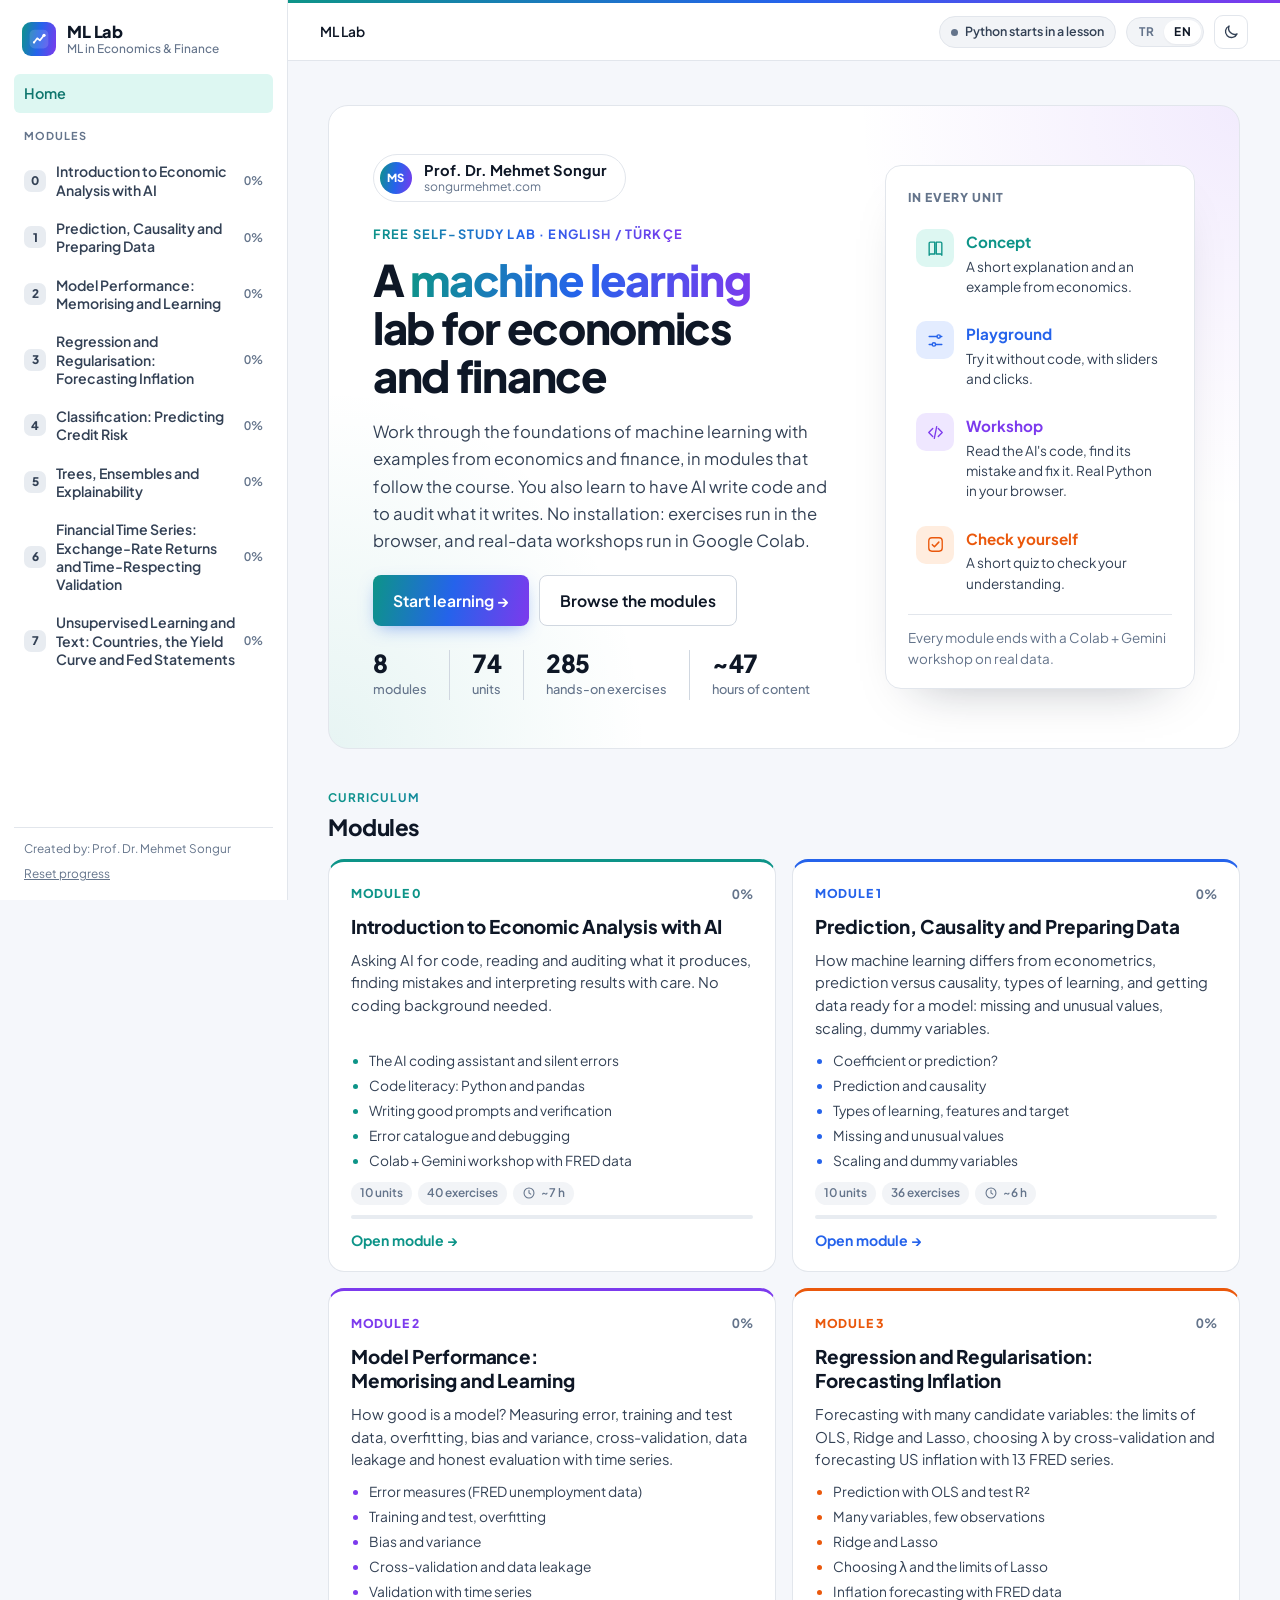
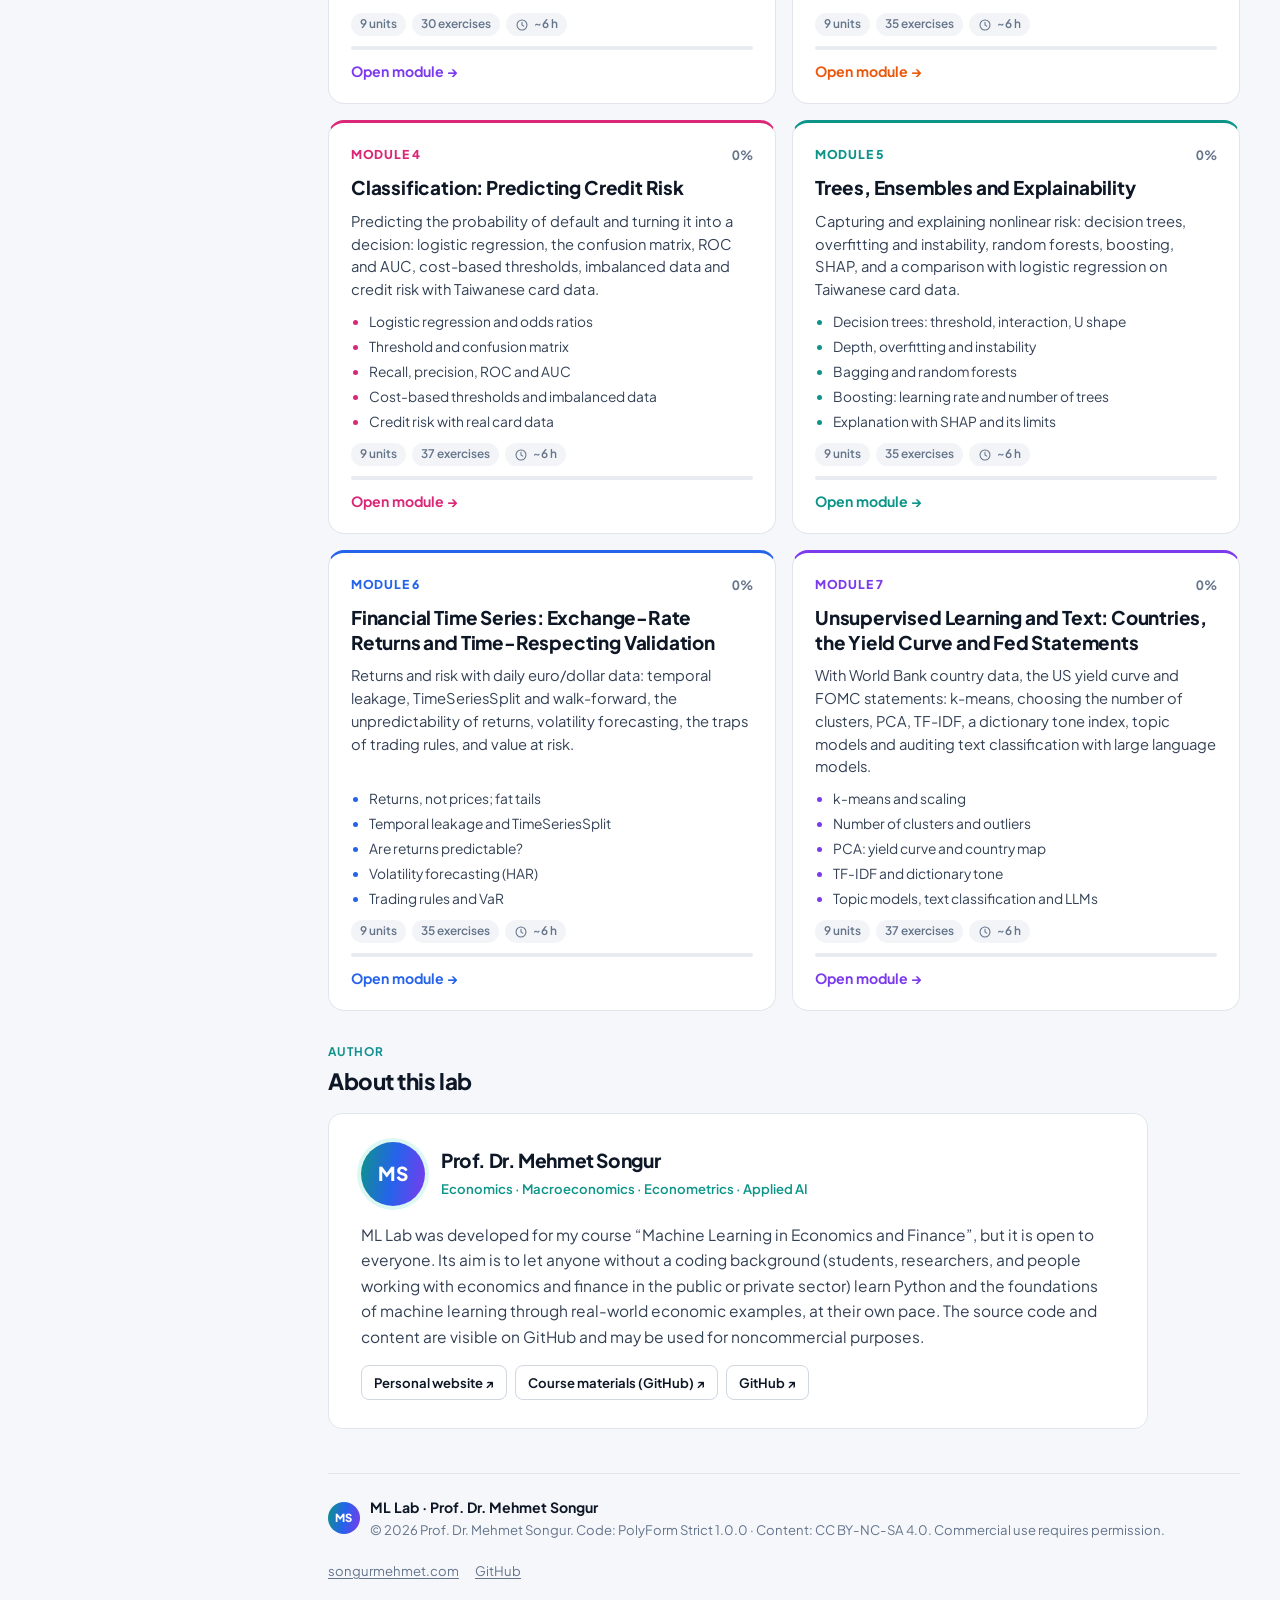
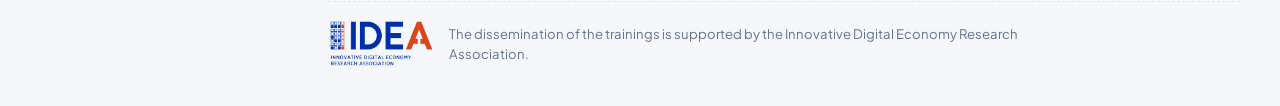
==== index.html @ 952e3697 "ML Laboratuvarı v1.0 / ML Lab v1.0 Ekonomi ve Finansta Makine Öğrenmesi dersi için tarayıcıda çalışa" ====
<!DOCTYPE html>
<html lang="tr">
<head>
  <meta charset="utf-8">
  <meta name="viewport" content="width=device-width, initial-scale=1">
  <script>
    /* GitHub Pages kopyası canlı siteye yönlenir; yerel kopyalar etkilenmez.
       The GitHub Pages copy redirects to the live site; local copies are unaffected. */
    if (/\.github\.io$/i.test(location.hostname)) location.replace("https://www.songurmehmet.com/ml-lab/index.html" + location.hash);
  </script>
  <title>ML Laboratuvarı · Prof. Dr. Mehmet Songur</title>
  <meta name="author" content="Prof. Dr. Mehmet Songur">
  <meta name="description" content="Ekonomi ve Finansta Makine Öğrenmesi dersi için tarayıcıda çalışan, kurulumsuz kendi kendine öğrenme ortamı. / A no-install, in-browser self-study lab for Machine Learning in Economics and Finance.">
  <link rel="icon" href="data:image/svg+xml,%3Csvg xmlns=%27http://www.w3.org/2000/svg%27 viewBox=%270 0 32 32%27%3E%3Crect width=%2732%27 height=%2732%27 rx=%277%27 fill=%27%232346d8%27/%3E%3Cpath d=%27M7 22 L13 14 L18 18 L25 9%27 fill=%27none%27 stroke=%27white%27 stroke-width=%273%27 stroke-linecap=%27round%27 stroke-linejoin=%27round%27/%3E%3C/svg%3E">
  <link rel="preconnect" href="https://fonts.googleapis.com">
  <link rel="preconnect" href="https://fonts.gstatic.com" crossorigin>
  <link rel="stylesheet" href="https://fonts.googleapis.com/css2?family=Plus+Jakarta+Sans:wght@400;500;600;700;800&family=Source+Serif+4:ital,wght@0,400;0,600;1,400&family=JetBrains+Mono:wght@400;500;700&display=swap">
  <link rel="stylesheet" href="assets/vendor/codemirror.css?v=202611232320">
  <link rel="stylesheet" href="assets/style.css?v=202611232320">
</head>
<body>
  <div id="bootbar" aria-hidden="true"><span></span></div>
  <div class="shell">
    <aside id="sidebar" class="sidebar" aria-label="ML Laboratuvarı"></aside>
    <div class="scrim" id="scrim" aria-hidden="true"></div>
    <div class="main">
      <header id="topbar" class="topbar"></header>
      <div id="app"></div>
    </div>
  </div>
  <noscript>Bu sayfa JavaScript gerektirir. / This page requires JavaScript.</noscript>
  <script src="assets/vendor/codemirror.js?v=202611232320"></script>
  <script src="assets/vendor/python.js?v=202611232320"></script>
  <script src="content/catalog.js?v=202611232320"></script>
  <script src="assets/app.js?v=202611232320"></script>
  <script src="assets/playgrounds.js?v=202611232320"></script>
  <script src="assets/playgrounds-extra.js?v=202611232320"></script>
  <script src="assets/auth.js?v=202611232320"></script>
</body>
</html>
---- assets/vendor/codemirror.css ----
/* BASICS */

.CodeMirror {
  /* Set height, width, borders, and global font properties here */
  font-family: monospace;
  height: 300px;
  color: black;
  direction: ltr;
}

/* PADDING */

.CodeMirror-lines {
  padding: 4px 0; /* Vertical padding around content */
}
.CodeMirror pre.CodeMirror-line,
.CodeMirror pre.CodeMirror-line-like {
  padding: 0 4px; /* Horizontal padding of content */
}

.CodeMirror-scrollbar-filler, .CodeMirror-gutter-filler {
  background-color: white; /* The little square between H and V scrollbars */
}

/* GUTTER */

.CodeMirror-gutters {
  border-right: 1px solid #ddd;
  background-color: #f7f7f7;
  white-space: nowrap;
}
.CodeMirror-linenumbers {}
.CodeMirror-linenumber {
  padding: 0 3px 0 5px;
  min-width: 20px;
  text-align: right;
  color: #999;
  white-space: nowrap;
}

.CodeMirror-guttermarker { color: black; }
.CodeMirror-guttermarker-subtle { color: #999; }

/* CURSOR */

.CodeMirror-cursor {
  border-left: 1px solid black;
  border-right: none;
  width: 0;
}
/* Shown when moving in bi-directional text */
.CodeMirror div.CodeMirror-secondarycursor {
  border-left: 1px solid silver;
}
.cm-fat-cursor .CodeMirror-cursor {
  width: auto;
  border: 0 !important;
  background: #7e7;
}
.cm-fat-cursor div.CodeMirror-cursors {
  z-index: 1;
}
.cm-fat-cursor .CodeMirror-line::selection,
.cm-fat-cursor .CodeMirror-line > span::selection, 
.cm-fat-cursor .CodeMirror-line > span > span::selection { background: transparent; }
.cm-fat-cursor .CodeMirror-line::-moz-selection,
.cm-fat-cursor .CodeMirror-line > span::-moz-selection,
.cm-fat-cursor .CodeMirror-line > span > span::-moz-selection { background: transparent; }
.cm-fat-cursor { caret-color: transparent; }
@-moz-keyframes blink {
  0% {}
  50% { background-color: transparent; }
  100% {}
}
@-webkit-keyframes blink {
  0% {}
  50% { background-color: transparent; }
  100% {}
}
@keyframes blink {
  0% {}
  50% { background-color: transparent; }
  100% {}
}

/* Can style cursor different in overwrite (non-insert) mode */
.CodeMirror-overwrite .CodeMirror-cursor {}

.cm-tab { display: inline-block; text-decoration: inherit; }

.CodeMirror-rulers {
  position: absolute;
  left: 0; right: 0; top: -50px; bottom: 0;
  overflow: hidden;
}
.CodeMirror-ruler {
  border-left: 1px solid #ccc;
  top: 0; bottom: 0;
  position: absolute;
}

/* DEFAULT THEME */

.cm-s-default .cm-header {color: blue;}
.cm-s-default .cm-quote {color: #090;}
.cm-negative {color: #d44;}
.cm-positive {color: #292;}
.cm-header, .cm-strong {font-weight: bold;}
.cm-em {font-style: italic;}
.cm-link {text-decoration: underline;}
.cm-strikethrough {text-decoration: line-through;}

.cm-s-default .cm-keyword {color: #708;}
.cm-s-default .cm-atom {color: #219;}
.cm-s-default .cm-number {color: #164;}
.cm-s-default .cm-def {color: #00f;}
.cm-s-default .cm-variable,
.cm-s-default .cm-punctuation,
.cm-s-default .cm-property,
.cm-s-default .cm-operator {}
.cm-s-default .cm-variable-2 {color: #05a;}
.cm-s-default .cm-variable-3, .cm-s-default .cm-type {color: #085;}
.cm-s-default .cm-comment {color: #a50;}
.cm-s-default .cm-string {color: #a11;}
.cm-s-default .cm-string-2 {color: #f50;}
.cm-s-default .cm-meta {color: #555;}
.cm-s-default .cm-qualifier {color: #555;}
.cm-s-default .cm-builtin {color: #30a;}
.cm-s-default .cm-bracket {color: #997;}
.cm-s-default .cm-tag {color: #170;}
.cm-s-default .cm-attribute {color: #00c;}
.cm-s-default .cm-hr {color: #999;}
.cm-s-default .cm-link {color: #00c;}

.cm-s-default .cm-error {color: #f00;}
.cm-invalidchar {color: #f00;}

.CodeMirror-composing { border-bottom: 2px solid; }

/* Default styles for common addons */

div.CodeMirror span.CodeMirror-matchingbracket {color: #0b0;}
div.CodeMirror span.CodeMirror-nonmatchingbracket {color: #a22;}
.CodeMirror-matchingtag { background: rgba(255, 150, 0, .3); }
.CodeMirror-activeline-background {background: #e8f2ff;}

/* STOP */

/* The rest of this file contains styles related to the mechanics of
   the editor. You probably shouldn't touch them. */

.CodeMirror {
  position: relative;
  overflow: hidden;
  background: white;
}

.CodeMirror-scroll {
  overflow: scroll !important; /* Things will break if this is overridden */
  /* 50px is the magic margin used to hide the element's real scrollbars */
  /* See overflow: hidden in .CodeMirror */
  margin-bottom: -50px; margin-right: -50px;
  padding-bottom: 50px;
  height: 100%;
  outline: none; /* Prevent dragging from highlighting the element */
  position: relative;
  z-index: 0;
}
.CodeMirror-sizer {
  position: relative;
  border-right: 50px solid transparent;
}

/* The fake, visible scrollbars. Used to force redraw during scrolling
   before actual scrolling happens, thus preventing shaking and
   flickering artifacts. */
.CodeMirror-vscrollbar, .CodeMirror-hscrollbar, .CodeMirror-scrollbar-filler, .CodeMirror-gutter-filler {
  position: absolute;
  z-index: 6;
  display: none;
  outline: none;
}
.CodeMirror-vscrollbar {
  right: 0; top: 0;
  overflow-x: hidden;
  overflow-y: scroll;
}
.CodeMirror-hscrollbar {
  bottom: 0; left: 0;
  overflow-y: hidden;
  overflow-x: scroll;
}
.CodeMirror-scrollbar-filler {
  right: 0; bottom: 0;
}
.CodeMirror-gutter-filler {
  left: 0; bottom: 0;
}

.CodeMirror-gutters {
  position: absolute; left: 0; top: 0;
  min-height: 100%;
  z-index: 3;
}
.CodeMirror-gutter {
  white-space: normal;
  height: 100%;
  display: inline-block;
  vertical-align: top;
  margin-bottom: -50px;
}
.CodeMirror-gutter-wrapper {
  position: absolute;
  z-index: 4;
  background: none !important;
  border: none !important;
}
.CodeMirror-gutter-background {
  position: absolute;
  top: 0; bottom: 0;
  z-index: 4;
}
.CodeMirror-gutter-elt {
  position: absolute;
  cursor: default;
  z-index: 4;
}
.CodeMirror-gutter-wrapper ::selection { background-color: transparent }
.CodeMirror-gutter-wrapper ::-moz-selection { background-color: transparent }

.CodeMirror-lines {
  cursor: text;
  min-height: 1px; /* prevents collapsing before first draw */
}
.CodeMirror pre.CodeMirror-line,
.CodeMirror pre.CodeMirror-line-like {
  /* Reset some styles that the rest of the page might have set */
  -moz-border-radius: 0; -webkit-border-radius: 0; border-radius: 0;
  border-width: 0;
  background: transparent;
  font-family: inherit;
  font-size: inherit;
  margin: 0;
  white-space: pre;
  word-wrap: normal;
  line-height: inherit;
  color: inherit;
  z-index: 2;
  position: relative;
  overflow: visible;
  -webkit-tap-highlight-color: transparent;
  -webkit-font-variant-ligatures: contextual;
  font-variant-ligatures: contextual;
}
.CodeMirror-wrap pre.CodeMirror-line,
.CodeMirror-wrap pre.CodeMirror-line-like {
  word-wrap: break-word;
  white-space: pre-wrap;
  word-break: normal;
}

.CodeMirror-linebackground {
  position: absolute;
  left: 0; right: 0; top: 0; bottom: 0;
  z-index: 0;
}

.CodeMirror-linewidget {
  position: relative;
  z-index: 2;
  padding: 0.1px; /* Force widget margins to stay inside of the container */
}

.CodeMirror-widget {}

.CodeMirror-rtl pre { direction: rtl; }

.CodeMirror-code {
  outline: none;
}

/* Force content-box sizing for the elements where we expect it */
.CodeMirror-scroll,
.CodeMirror-sizer,
.CodeMirror-gutter,
.CodeMirror-gutters,
.CodeMirror-linenumber {
  -moz-box-sizing: content-box;
  box-sizing: content-box;
}

.CodeMirror-measure {
  position: absolute;
  width: 100%;
  height: 0;
  overflow: hidden;
  visibility: hidden;
}

.CodeMirror-cursor {
  position: absolute;
  pointer-events: none;
}
.CodeMirror-measure pre { position: static; }

div.CodeMirror-cursors {
  visibility: hidden;
  position: relative;
  z-index: 3;
}
div.CodeMirror-dragcursors {
  visibility: visible;
}

.CodeMirror-focused div.CodeMirror-cursors {
  visibility: visible;
}

.CodeMirror-selected { background: #d9d9d9; }
.CodeMirror-focused .CodeMirror-selected { background: #d7d4f0; }
.CodeMirror-crosshair { cursor: crosshair; }
.CodeMirror-line::selection, .CodeMirror-line > span::selection, .CodeMirror-line > span > span::selection { background: #d7d4f0; }
.CodeMirror-line::-moz-selection, .CodeMirror-line > span::-moz-selection, .CodeMirror-line > span > span::-moz-selection { background: #d7d4f0; }

.cm-searching {
  background-color: #ffa;
  background-color: rgba(255, 255, 0, .4);
}

/* Used to force a border model for a node */
.cm-force-border { padding-right: .1px; }

@media print {
  /* Hide the cursor when printing */
  .CodeMirror div.CodeMirror-cursors {
    visibility: hidden;
  }
}

/* See issue #2901 */
.cm-tab-wrap-hack:after { content: ''; }

/* Help users use markselection to safely style text background */
span.CodeMirror-selectedtext { background: none; }
---- assets/style.css ----
/* ML Laboratuvarı — tasarım sistemi
 * Düzen: koyu sabit kenar çubuğu (öğrenme yolu) + açık içerik alanı; derslerde sekmeli adımlar,
 * alıştırmalarda solda görev / sağda editör. Renkler: lacivert kabuk, petrol mavisi vurgu, kehribar boşluk.
 */
:root {
  --bg: #f4f5f7;
  --surface: #ffffff;
  --surface-2: #f2f4f7;
  --surface-3: #e8ecf1;
  --ink: #0e1726;
  --ink-2: #334155;
  --muted: #64748b;
  --line: #e2e6ec;
  --line-2: #d0d7e0;
  --accent: #0f766e;
  --accent-strong: #0b5f58;
  --accent-ink: #ffffff;
  --accent-soft: #e3f3f0;
  --accent-line: #9fd6cd;
  --hi: #e8a317;
  --hi-soft: #fdf3dc;
  --good: #15803d;
  --good-soft: #e6f5eb;
  --warn: #b45309;
  --warn-soft: #fdf1e1;
  --bad: #c0392b;
  --bad-soft: #fbe9e7;
  --info: #2563eb;
  --info-soft: #e9f0fd;
  --violet: #6d28d9;
  --violet-soft: #efe8fd;
  --shell: #0b1220;
  --shell-2: #111a2c;
  --shell-3: #1a2538;
  --shell-ink: #e6ebf3;
  --shell-muted: #8d99ae;
  --shell-line: #1e2a40;
  --shell-accent: #2dd4bf;
  --code-bg: #0d1424;
  --code-bg-2: #131c30;
  --code-ink: #dbe3f0;
  --code-gutter: #55637c;
  --font-ui: "Plus Jakarta Sans", "Segoe UI", system-ui, -apple-system, sans-serif;
  --font-read: "Source Serif 4", "Iowan Old Style", Georgia, serif;
  --font-mono: "JetBrains Mono", "SFMono-Regular", Consolas, "Liberation Mono", monospace;
  --r-sm: 6px;
  --r: 10px;
  --r-lg: 14px;
  --sh-1: 0 1px 2px rgba(14, 23, 38, 0.05);
  --sh-2: 0 1px 2px rgba(14, 23, 38, 0.04), 0 6px 20px rgba(14, 23, 38, 0.06);
  --sb-w: 288px;
  color-scheme: light;
}
@media (prefers-color-scheme: dark) {
  :root:not([data-theme="light"]) {
    --bg: #0a0f1a; --surface: #111827; --surface-2: #172033; --surface-3: #1f2a3e;
    --ink: #e6ebf2; --ink-2: #c3cbd8; --muted: #8d99ad; --line: #222d40; --line-2: #2e3c55;
    --accent: #2bb8a6; --accent-strong: #5fd4c4; --accent-ink: #04201d; --accent-soft: #0f2e2b; --accent-line: #1f6b62;
    --hi: #f2b632; --hi-soft: #33290f;
    --good: #4ade80; --good-soft: #10291a; --warn: #f5a524; --warn-soft: #33240e; --bad: #f87171; --bad-soft: #351819;
    --info: #7aa2ff; --info-soft: #172442; --violet: #b69cff; --violet-soft: #251c42;

    --code-bg: #0a101d; --code-bg-2: #0f1728;
    --sh-1: 0 1px 2px rgba(0, 0, 0, 0.3); --sh-2: 0 1px 2px rgba(0, 0, 0, 0.3), 0 8px 24px rgba(0, 0, 0, 0.25);
    color-scheme: dark;
  }
}
:root[data-theme="dark"] {
  --bg: #0a0f1a; --surface: #111827; --surface-2: #172033; --surface-3: #1f2a3e;
  --ink: #e6ebf2; --ink-2: #c3cbd8; --muted: #8d99ad; --line: #222d40; --line-2: #2e3c55;
  --accent: #2bb8a6; --accent-strong: #5fd4c4; --accent-ink: #04201d; --accent-soft: #0f2e2b; --accent-line: #1f6b62;
  --hi: #f2b632; --hi-soft: #33290f;
  --good: #4ade80; --good-soft: #10291a; --warn: #f5a524; --warn-soft: #33240e; --bad: #f87171; --bad-soft: #351819;
  --info: #7aa2ff; --info-soft: #172442; --violet: #b69cff; --violet-soft: #251c42;

  --code-bg: #0a101d; --code-bg-2: #0f1728;
  --sh-1: 0 1px 2px rgba(0, 0, 0, 0.3); --sh-2: 0 1px 2px rgba(0, 0, 0, 0.3), 0 8px 24px rgba(0, 0, 0, 0.25);
  color-scheme: dark;
}

/* ---------- Temel ---------- */
* { box-sizing: border-box; }
html, body { margin: 0; height: 100%; }
body { background: var(--bg); color: var(--ink); font-family: var(--font-ui); font-size: 15.5px; line-height: 1.6; -webkit-font-smoothing: antialiased; text-rendering: optimizeLegibility; }
a { color: var(--accent); text-decoration-thickness: 1px; text-underline-offset: 2px; }
h1, h2, h3, h4 { margin: 0; line-height: 1.2; letter-spacing: -0.02em; text-wrap: balance; font-weight: 750; }
h1 { font-size: clamp(1.75rem, 3vw, 2.35rem); font-weight: 800; letter-spacing: -0.03em; }
h2 { font-size: 1.4rem; }
h3 { font-size: 1.08rem; }
p { margin: 0; }
code, pre, kbd { font-family: var(--font-mono); font-size: 0.86em; }
button { font: inherit; color: inherit; }
[hidden] { display: none !important; }
:focus-visible { outline: 2px solid var(--hi); outline-offset: 2px; border-radius: 4px; }
.muted { color: var(--muted); }
.small { font-size: 0.84rem; }
.eyebrow { font-size: 0.74rem; font-weight: 700; letter-spacing: 0.09em; text-transform: uppercase; color: var(--accent); }
.lead { font-size: 1.08rem; color: var(--ink-2); max-width: 68ch; line-height: 1.6; }

/* ---------- Kabuk ---------- */
.shell { display: grid; grid-template-columns: var(--sb-w) minmax(0, 1fr); min-height: 100%; }
.main { min-width: 0; display: flex; flex-direction: column; }
.sidebar { position: sticky; top: 0; height: 100vh; overflow-y: auto; background: var(--shell); color: var(--shell-ink); display: flex; flex-direction: column; gap: 18px; padding: 18px 14px 16px; border-right: 1px solid var(--shell-line); scrollbar-width: thin; scrollbar-color: var(--shell-3) transparent; }
.sb-brand { display: flex; align-items: center; gap: 11px; color: var(--shell-ink); text-decoration: none; padding: 4px 8px; }
.sb-logo { color: var(--shell-accent); display: grid; }
.sb-name { display: flex; flex-direction: column; line-height: 1.2; }
.sb-name strong { font-size: 1.02rem; font-weight: 800; letter-spacing: -0.01em; }
.sb-name small { color: var(--shell-muted); font-size: 0.74rem; font-weight: 500; }
.sb-nav { display: flex; flex-direction: column; gap: 2px; }
.sb-link { display: flex; align-items: center; gap: 10px; padding: 8px 10px; border-radius: var(--r-sm); color: var(--shell-muted); text-decoration: none; font-size: 0.9rem; font-weight: 600; }
.sb-link span { display: grid; }
.sb-link:hover { background: var(--shell-2); color: var(--shell-ink); }
.sb-link.on { background: var(--shell-3); color: var(--shell-ink); }
.sb-module { display: flex; gap: 12px; align-items: center; padding: 12px; border-radius: var(--r); background: linear-gradient(160deg, var(--shell-2), var(--shell-3)); border: 1px solid var(--shell-line); }
.sb-mod-ring, .mp-ring, .pi-ring { position: relative; display: grid; place-items: center; flex: none; }
.sb-mod-ring span, .mp-ring span { position: absolute; font-size: 0.72rem; font-weight: 800; font-variant-numeric: tabular-nums; }
.sb-mod-text { display: flex; flex-direction: column; line-height: 1.3; min-width: 0; }
.sb-mod-text small { color: var(--shell-accent); font-size: 0.68rem; font-weight: 700; text-transform: uppercase; letter-spacing: 0.08em; }
.sb-mod-text strong { font-size: 0.9rem; }
.sb-mod-text span { color: var(--shell-muted); font-size: 0.76rem; }
.sb-lessons { display: flex; flex-direction: column; gap: 1px; }
.sb-sec { margin: 12px 10px 6px; font-size: 0.68rem; font-weight: 700; text-transform: uppercase; letter-spacing: 0.1em; color: var(--shell-muted); }
.sb-sec:first-child { margin-top: 0; }
.sb-lesson { display: flex; align-items: center; gap: 10px; padding: 7px 10px; border-radius: var(--r-sm); color: #b9c3d3; text-decoration: none; font-size: 0.86rem; line-height: 1.3; position: relative; }
.sb-lesson:hover { background: var(--shell-2); color: var(--shell-ink); }
.sb-lesson.cur { background: var(--shell-3); color: #fff; font-weight: 600; }
.sb-lesson.cur::before { content: ""; position: absolute; left: -14px; top: 6px; bottom: 6px; width: 3px; border-radius: 0 3px 3px 0; background: var(--shell-accent); }
.sb-lesson.done { color: var(--shell-muted); }
.sb-ring { display: grid; flex: none; }
.sb-lt { display: flex; gap: 8px; min-width: 0; }
.sb-ln { color: var(--shell-muted); font-family: var(--font-mono); font-size: 0.74rem; padding-top: 1px; flex: none; }
.sb-foot { margin-top: auto; padding: 12px 10px 0; border-top: 1px solid var(--shell-line); font-size: 0.74rem; color: var(--shell-muted); display: flex; flex-direction: column; gap: 6px; }
.sb-reset { border: 0; background: none; color: var(--shell-muted); padding: 0; text-align: left; font-size: 0.74rem; text-decoration: underline; cursor: pointer; }
.sb-reset:hover { color: var(--shell-ink); }
.sidebar .ring-track { fill: none; stroke: var(--shell-3); stroke-width: 2.4; }
.sidebar .ring-val { fill: none; stroke: var(--shell-accent); stroke-width: 2.4; stroke-linecap: round; }
.sidebar .ring.done .ring-fill { fill: var(--shell-accent); }
.sidebar .ring.done .ring-check { color: var(--shell); }
.ring-track { fill: none; stroke: var(--surface-3); stroke-width: 2.6; }
.ring-val { fill: none; stroke: var(--accent); stroke-width: 2.6; stroke-linecap: round; transition: stroke-dasharray 0.4s ease; }
.ring.done .ring-fill { fill: var(--accent); }
.ring.done .ring-check { color: var(--accent-ink); }
.scrim { display: none; }

.topbar { position: sticky; top: 0; z-index: 30; display: flex; align-items: center; gap: 16px; min-height: 58px; padding: 0 32px; background: var(--surface); border-bottom: 1px solid var(--line); }
.tb-menu { display: none; border: 0; background: none; padding: 6px; margin-left: -6px; cursor: pointer; color: var(--ink); }
.crumbs { order: 1; display: flex; align-items: center; gap: 8px; font-size: 0.86rem; color: var(--muted); min-width: 0; white-space: nowrap; overflow: hidden; }
.crumbs a { color: var(--muted); text-decoration: none; }
.crumbs a:hover { color: var(--ink); }
.crumbs .here { color: var(--ink); font-weight: 600; overflow: hidden; text-overflow: ellipsis; }
.crumbs .sep { color: var(--line-2); }
.tb-progress { order: 2; flex: 1; max-width: 380px; margin-left: auto; display: flex; align-items: center; gap: 10px; }
.tp-track { flex: 1; height: 6px; border-radius: 99px; background: var(--surface-3); overflow: hidden; }
.tp-track span { display: block; height: 100%; width: 0; border-radius: 99px; background: var(--accent); transition: width 0.45s cubic-bezier(.2,.8,.2,1); }
.tb-progress.full .tp-track span { background: var(--good); }
.tp-label { font-size: 0.8rem; font-weight: 700; color: var(--ink-2); font-variant-numeric: tabular-nums; min-width: 3.2em; text-align: right; }
.tb-right { order: 3; display: flex; align-items: center; gap: 10px; margin-left: auto; }
.tb-progress + .tb-right, .tb-progress ~ .tb-right { margin-left: 0; }
.pychip { display: inline-flex; align-items: center; gap: 7px; padding: 5px 11px; border-radius: 99px; background: var(--surface-2); border: 1px solid var(--line); font-size: 0.78rem; font-weight: 600; color: var(--ink-2); white-space: nowrap; max-width: 230px; }
.pychip .pytxt { overflow: hidden; text-overflow: ellipsis; }
.pychip .dot { width: 7px; height: 7px; border-radius: 50%; background: var(--muted); flex: none; }
.pychip.is-loading .dot, .pychip.is-pkg .dot { background: var(--hi); animation: pulse 1s infinite alternate; }
.pychip.is-ready .dot { background: var(--good); box-shadow: 0 0 0 3px color-mix(in srgb, var(--good) 20%, transparent); }
.pychip.is-error { color: var(--bad); border-color: color-mix(in srgb, var(--bad) 40%, var(--line)); }
.pychip.is-error .dot { background: var(--bad); }
@keyframes pulse { from { opacity: 0.35; } to { opacity: 1; } }
.lang { display: inline-flex; padding: 2px; border-radius: 99px; background: var(--surface-2); border: 1px solid var(--line); }
.lang button { border: 0; background: transparent; padding: 3px 10px; border-radius: 99px; font-size: 0.74rem; font-weight: 700; cursor: pointer; color: var(--muted); letter-spacing: 0.04em; }
.lang button.on { background: var(--surface); color: var(--ink); box-shadow: var(--sh-1); }

/* ---------- Sayfa ---------- */
.page { width: 100%; max-width: 1180px; margin: 0 auto; padding: 36px 40px 28px; display: flex; flex-direction: column; gap: 32px; }
.page.lesson { max-width: 1280px; gap: 22px; }
.card { background: var(--surface); border: 1px solid var(--line); border-radius: var(--r-lg); box-shadow: var(--sh-1); padding: 28px 32px; }
.sec-head { display: flex; flex-direction: column; gap: 6px; margin-bottom: 18px; }
.sec-head.row { flex-direction: row; justify-content: space-between; align-items: flex-end; gap: 24px; }
.sec-head .muted { max-width: 70ch; margin-top: 4px; }

/* Butonlar */
.btn { display: inline-flex; align-items: center; justify-content: center; gap: 8px; padding: 9px 16px; border-radius: 8px; border: 1px solid var(--line-2); background: var(--surface); color: var(--ink); font-size: 0.9rem; font-weight: 650; text-decoration: none; cursor: pointer; white-space: nowrap; transition: background 0.15s, border-color 0.15s, transform 0.1s; }
.btn span[class=""], .btn > span:first-child:not(.run-label) { display: inline-grid; }
.btn:hover:not(:disabled) { border-color: var(--ink-2); }
.btn:active:not(:disabled) { transform: translateY(1px); }
.btn:disabled { opacity: 0.45; cursor: not-allowed; }
.btn.primary { background: var(--accent); border-color: var(--accent); color: var(--accent-ink); }
.btn.primary:hover:not(:disabled) { background: var(--accent-strong); border-color: var(--accent-strong); }
.btn.ghost { background: var(--surface); }
.btn.sm { padding: 6px 12px; font-size: 0.82rem; }
.btn.lg { padding: 12px 20px; font-size: 0.98rem; }
.btn.danger { background: var(--bad); border-color: var(--bad); color: #fff; }
.chip { display: inline-flex; align-items: center; gap: 5px; padding: 2px 9px; border-radius: 99px; background: var(--surface-2); color: var(--muted); font-size: 0.74rem; font-weight: 600; white-space: nowrap; }
.chip svg { display: block; }
.cta-row { display: flex; flex-wrap: wrap; gap: 10px; margin-top: 6px; }

/* ---------- Ana sayfa ---------- */
.hero { display: grid; grid-template-columns: minmax(0, 1.1fr) minmax(0, 0.9fr); gap: 48px; align-items: center; padding: 20px 0 8px; }
.hero-text { display: flex; flex-direction: column; gap: 16px; }
.hero h1 { font-size: clamp(2.1rem, 3.8vw, 3.1rem); line-height: 1.08; }
.hero-facts { list-style: none; margin: 4px 0 0; padding: 0; display: flex; flex-wrap: wrap; gap: 8px 20px; font-size: 0.86rem; color: var(--ink-2); font-weight: 500; }
.hero-facts li { display: inline-flex; align-items: center; gap: 6px; }
.hero-facts span { color: var(--accent); display: grid; }
.hero-card { background: var(--code-bg); border-radius: var(--r-lg); box-shadow: 0 24px 60px -20px rgba(11, 18, 32, 0.45), 0 0 0 1px rgba(255, 255, 255, 0.04) inset; overflow: hidden; color: var(--code-ink); transform: perspective(1400px) rotateY(-4deg) rotateX(2deg); }
.hc-chrome { display: flex; align-items: center; gap: 7px; padding: 11px 14px; background: var(--code-bg-2); border-bottom: 1px solid #1c2740; }
.hc-chrome span { width: 10px; height: 10px; border-radius: 50%; background: #2a3650; }
.hc-chrome span:first-child { background: #e5534b; } .hc-chrome span:nth-child(2) { background: #e3b341; } .hc-chrome span:nth-child(3) { background: #3fb950; }
.hc-chrome em { margin-left: 8px; font-style: normal; font-family: var(--font-mono); font-size: 0.74rem; color: #8b97ad; }
.hc-code { margin: 0; padding: 16px 18px 8px; font-size: 0.82rem; line-height: 1.75; white-space: pre; overflow: hidden; }
.hc-code .gut { display: inline-block; width: 1.8em; color: var(--code-gutter); }
.hc-chart { padding: 6px 18px 0; }
.hc-chart svg { width: 100%; height: 78px; display: block; }
.hc-area { fill: rgba(45, 212, 191, 0.14); }
.hc-line { fill: none; stroke: #2dd4bf; stroke-width: 2.2; vector-effect: non-scaling-stroke; }
.hc-dot { fill: #2dd4bf; }
.hc-pass { margin: 12px 16px 16px; display: flex; align-items: center; gap: 8px; padding: 9px 12px; border-radius: 8px; background: rgba(63, 185, 80, 0.12); color: #7ee2a0; font-size: 0.82rem; font-weight: 600; }
.hc-pass span { display: grid; }
.stats { display: grid; grid-template-columns: repeat(4, 1fr); background: var(--surface); border: 1px solid var(--line); border-radius: var(--r-lg); box-shadow: var(--sh-1); }
.stat { padding: 20px 24px; display: flex; flex-direction: column; gap: 2px; border-left: 1px solid var(--line); }
.stat:first-child { border-left: 0; }
.stat b { font-size: 1.9rem; font-weight: 800; letter-spacing: -0.03em; font-variant-numeric: tabular-nums; line-height: 1.1; }
.stat span { color: var(--muted); font-size: 0.84rem; font-weight: 500; }
.how-grid { list-style: none; margin: 0; padding: 0; display: grid; grid-template-columns: repeat(4, 1fr); gap: 14px; }
.how-card { position: relative; background: var(--surface); border: 1px solid var(--line); border-radius: var(--r-lg); padding: 20px; display: flex; flex-direction: column; gap: 8px; box-shadow: var(--sh-1); }
.how-ic { width: 42px; height: 42px; border-radius: 10px; display: grid; place-items: center; background: var(--accent-soft); color: var(--accent); }
.how-n { position: absolute; top: 18px; right: 20px; font-family: var(--font-mono); font-size: 0.78rem; color: var(--line-2); font-weight: 700; }
.how-card p { color: var(--muted); font-size: 0.88rem; line-height: 1.55; }
.mod-prog { display: flex; flex-direction: column; align-items: center; gap: 6px; flex: none; }
.mod-prog small { color: var(--muted); font-size: 0.78rem; white-space: nowrap; }
.mod-prog .mp-ring span { font-size: 0.95rem; }
.mod-prog.big .mp-ring span { font-size: 1.3rem; }

/* Öğrenme yolu */
.path { display: flex; flex-direction: column; gap: 18px; }
.path-sec { background: var(--surface); border: 1px solid var(--line); border-radius: var(--r-lg); box-shadow: var(--sh-1); overflow: hidden; }
.path-head { display: flex; align-items: center; gap: 12px; padding: 16px 22px; border-bottom: 1px solid var(--line); background: var(--surface-2); }
.path-step { width: 26px; height: 26px; border-radius: 8px; display: grid; place-items: center; background: var(--ink); color: var(--surface); font-size: 0.8rem; font-weight: 800; }
.path-meta { margin-left: auto; color: var(--muted); font-size: 0.8rem; font-weight: 500; }
.path-list { list-style: none; margin: 0; padding: 0; }
.path-list li + li { border-top: 1px solid var(--line); }
.path-item { display: grid; grid-template-columns: 40px minmax(0, 1fr) auto; gap: 16px; align-items: center; padding: 14px 22px; color: var(--ink); text-decoration: none; transition: background 0.15s; }
.path-item:hover { background: var(--surface-2); }
.pi-ring b { position: absolute; font-size: 0.78rem; font-weight: 700; color: var(--muted); font-variant-numeric: tabular-nums; }
.pi-body { display: flex; flex-direction: column; gap: 2px; min-width: 0; }
.pi-body strong { font-size: 0.95rem; font-weight: 700; }
.pi-body small { color: var(--muted); font-size: 0.84rem; line-height: 1.45; }
.pi-meta { display: flex; align-items: center; gap: 6px; }
.pi-pct { width: 3.4em; text-align: right; font-size: 0.82rem; font-weight: 700; color: var(--ink-2); font-variant-numeric: tabular-nums; }
.path-item.done .pi-pct { color: var(--good); }
.page-head { display: flex; justify-content: space-between; gap: 32px; align-items: flex-start; }
.page-head > div:first-child { display: flex; flex-direction: column; gap: 12px; }
.prose.intro { color: var(--ink-2); }

/* Alt bilgi */
.foot { margin-top: 12px; padding: 22px 0 6px; border-top: 1px solid var(--line); display: flex; justify-content: space-between; gap: 20px; flex-wrap: wrap; font-size: 0.82rem; color: var(--muted); }
.foot-brand { display: flex; gap: 10px; align-items: center; }
.foot-brand > span { color: var(--accent); display: grid; }
.foot-brand strong { color: var(--ink); font-size: 0.88rem; }
.foot-links { display: flex; gap: 16px; align-items: center; }
.foot-links a { color: var(--muted); }

/* ---------- Ders ---------- */
.lesson-head { display: flex; flex-direction: column; gap: 10px; padding-top: 4px; }
.steps-nav { display: grid; grid-auto-flow: column; grid-auto-columns: 1fr; gap: 0; background: var(--surface); border: 1px solid var(--line); border-radius: var(--r-lg); box-shadow: var(--sh-1); overflow: hidden; position: sticky; top: calc(var(--top-h, 58px) + 10px); z-index: 20; }
.step-tab { display: grid; grid-template-columns: auto 1fr; grid-template-rows: auto auto; column-gap: 12px; align-items: center; text-align: left; padding: 12px 18px; border: 0; border-left: 1px solid var(--line); background: var(--surface); cursor: pointer; position: relative; }
.step-tab:first-child { border-left: 0; }
.step-tab:hover { background: var(--surface-2); }
.step-tab .st-ic { grid-row: 1 / 3; width: 36px; height: 36px; border-radius: 9px; display: grid; place-items: center; background: var(--surface-2); color: var(--muted); }
.step-tab .st-ic svg { width: 20px; height: 20px; }
.step-tab .st-text { display: flex; flex-direction: column; line-height: 1.2; }
.step-tab .st-text small { font-size: 0.68rem; font-weight: 700; text-transform: uppercase; letter-spacing: 0.08em; color: var(--muted); }
.step-tab .st-text strong { font-size: 0.92rem; font-weight: 700; }
.step-tab .st-sub { font-size: 0.76rem; color: var(--muted); font-variant-numeric: tabular-nums; }
.step-tab.on { background: var(--surface); }
.step-tab.on::after { content: ""; position: absolute; left: 0; right: 0; bottom: 0; height: 3px; background: var(--accent); }
.step-tab.on .st-ic { background: var(--accent); color: var(--accent-ink); }
.step-tab.ok .st-ic { background: var(--good-soft); color: var(--good); }
.step-tab.on.ok .st-ic { background: var(--good); color: #fff; }
.step-tab.ok .st-sub { color: var(--good); font-weight: 600; }
.panel { display: flex; flex-direction: column; gap: 18px; animation: fadein 0.25s ease; }
@keyframes fadein { from { opacity: 0; transform: translateY(4px); } to { opacity: 1; transform: none; } }
.step-foot { display: flex; justify-content: space-between; gap: 10px; flex-wrap: wrap; padding-top: 4px; }
.foot-fwd { display: flex; gap: 10px; flex-wrap: wrap; justify-content: flex-end; }

/* Okuma metni */
.prose { max-width: 70ch; }
.prose > * + * { margin-top: 12px; }
.prose ul, .prose ol { margin: 0; padding-left: 1.25em; }
.prose li + li { margin-top: 5px; }
.prose code { background: var(--surface-2); border: 1px solid var(--line); padding: 1px 5px; border-radius: 4px; font-size: 0.84em; }
.prose pre { background: var(--code-bg); color: var(--code-ink); padding: 14px 16px; border-radius: var(--r); overflow-x: auto; margin: 0; line-height: 1.6; font-size: 0.92rem; }
.prose pre code { background: none; border: 0; padding: 0; color: inherit; }
.prose .box { padding: 14px 16px; border-radius: var(--r); background: var(--info-soft); border-left: 3px solid var(--info); font-family: var(--font-ui); font-size: 0.92rem; line-height: 1.55; }
.prose .box.econ { background: var(--hi-soft); border-left-color: var(--hi); }
.prose kbd { border: 1px solid var(--line-2); border-bottom-width: 2px; border-radius: 4px; padding: 0 5px; background: var(--surface); font-size: 0.8em; }
.prose.reading { font-family: var(--font-read); font-size: 1.12rem; line-height: 1.7; color: var(--ink); max-width: 68ch; }
.prose.reading ul, .prose.reading ol { padding-left: 1.2em; }
.prose.reading b { font-weight: 600; }
.concept { padding: 36px 44px; }
.terms { display: flex; flex-wrap: wrap; align-items: center; gap: 8px; margin-top: 26px; padding-top: 18px; border-top: 1px solid var(--line); }
.terms-h { font-size: 0.7rem; font-weight: 700; text-transform: uppercase; letter-spacing: 0.09em; color: var(--muted); margin-right: 4px; }
.term { display: inline-flex; gap: 6px; padding: 4px 10px; border-radius: 99px; background: var(--surface-2); border: 1px solid var(--line); font-size: 0.8rem; }
.term b { font-weight: 650; }
.term i { color: var(--muted); font-style: normal; }
.term i::before { content: "· "; }
.pgcard { padding: 24px; display: flex; flex-direction: column; gap: 16px; }
.pg-intro { color: var(--ink-2); max-width: 75ch; }
.takeaway { padding: 12px 16px; border-radius: var(--r); background: var(--accent-soft); border: 1px solid var(--accent-line); color: var(--ink); font-size: 0.92rem; }
.takeaway strong { color: var(--accent-strong); }

/* ---------- Kod laboratuvarı ---------- */
.labbar { display: flex; justify-content: space-between; align-items: center; gap: 12px; flex-wrap: wrap; padding: 12px 16px; background: var(--surface); border: 1px solid var(--line); border-radius: var(--r); box-shadow: var(--sh-1); }
.lb-left { display: flex; align-items: center; gap: 14px; flex-wrap: wrap; }
.lb-right { display: flex; gap: 8px; }
.ex-count { font-size: 0.86rem; font-weight: 700; font-variant-numeric: tabular-nums; }
.ex-dots { display: flex; gap: 5px; flex-wrap: wrap; }
.ex-dots .dot { width: 22px; height: 6px; border-radius: 99px; background: var(--surface-3); display: block; }
.ex-dots .dot.ok { background: var(--good); }
.cells { display: flex; flex-direction: column; gap: 18px; }
.ex { display: grid; grid-template-columns: minmax(0, 0.82fr) minmax(0, 1.18fr); background: var(--surface); border: 1px solid var(--line); border-radius: var(--r-lg); box-shadow: var(--sh-1); overflow: hidden; scroll-margin-top: calc(var(--top-h, 58px) + 90px); }
.ex.passed { border-color: color-mix(in srgb, var(--good) 35%, var(--line)); }
.ex-brief { padding: 20px 22px; display: flex; flex-direction: column; gap: 12px; border-right: 1px solid var(--line); min-width: 0; }
.ex-work { background: var(--code-bg); display: flex; flex-direction: column; min-width: 0; }
.ex-head { display: flex; align-items: center; gap: 10px; flex-wrap: wrap; }
.ex-num { font-size: 0.74rem; font-weight: 800; text-transform: uppercase; letter-spacing: 0.08em; color: var(--muted); }
.badge { display: inline-flex; align-items: center; padding: 2px 9px; border-radius: 99px; font-size: 0.72rem; font-weight: 700; background: var(--surface-2); color: var(--ink-2); border: 1px solid var(--line); }
.kind-fill .badge.kind { background: var(--hi-soft); color: var(--warn); border-color: color-mix(in srgb, var(--hi) 35%, transparent); }
.kind-edit .badge.kind { background: var(--info-soft); color: var(--info); border-color: color-mix(in srgb, var(--info) 25%, transparent); }
.kind-debug .badge.kind { background: var(--bad-soft); color: var(--bad); border-color: color-mix(in srgb, var(--bad) 25%, transparent); }
.kind-challenge .badge.kind { background: var(--violet-soft); color: var(--violet); border-color: color-mix(in srgb, var(--violet) 25%, transparent); }
.ex-status { margin-left: auto; width: 24px; height: 24px; border-radius: 50%; display: grid; place-items: center; }
.ex.passed .ex-status { background: var(--good); color: #fff; }
.ex-status svg { width: 15px; height: 15px; }
.ex-task { font-size: 0.95rem; line-height: 1.6; color: var(--ink); }
.ed-chrome { display: flex; align-items: center; justify-content: space-between; gap: 8px; padding: 8px 12px 8px 16px; background: var(--code-bg-2); border-bottom: 1px solid #1c2740; }
.ed-file { font-family: var(--font-mono); font-size: 0.74rem; color: #8b97ad; }
.ed-tools { display: flex; gap: 4px; }
.ed-btn { display: inline-flex; align-items: center; gap: 5px; border: 0; background: transparent; color: #8b97ad; font-size: 0.76rem; font-weight: 600; padding: 4px 8px; border-radius: 6px; cursor: pointer; }
.ed-btn span { display: grid; }
.ed-btn:hover { background: #1c2740; color: #dbe3f0; }
.editor { flex: none; }
.ex-actions { display: flex; align-items: center; gap: 8px; padding: 10px 14px; border-top: 1px solid #1c2740; background: var(--code-bg-2); }
.ex-actions .btn.ghost { background: transparent; border-color: #2a3650; color: #c9d3e3; }
.ex-actions .btn.ghost:hover:not(:disabled) { border-color: #4a5a78; }
.ex-actions .run { min-width: 108px; }
.kbd { margin-left: auto; font-size: 0.72rem; color: #6b7891; display: inline-flex; align-items: center; gap: 3px; }
.kbd kbd { font-size: 0.68rem; padding: 1px 5px; border-radius: 4px; border: 1px solid #2a3650; background: #0f1728; color: #9aa6bb; }
.ex.running .ex-actions { box-shadow: inset 0 2px 0 var(--hi); }
.output:empty { display: none; }
.output { display: flex; flex-direction: column; gap: 8px; padding: 12px 14px 14px; background: var(--surface-2); border-top: 1px solid var(--line); color: var(--ink); }
.out-head { font-size: 0.68rem; font-weight: 700; text-transform: uppercase; letter-spacing: 0.09em; color: var(--muted); }
.stdout, .value { margin: 0; padding: 10px 12px; border-radius: 8px; background: var(--surface); border: 1px solid var(--line); white-space: pre-wrap; word-break: break-word; overflow-x: auto; font-size: 0.82rem; line-height: 1.55; }
.value { border-left: 3px solid var(--accent); }
.fig { max-width: 100%; background: #fff; border-radius: 8px; border: 1px solid var(--line); align-self: flex-start; }
.dfwrap { overflow-x: auto; }
table.df { border-collapse: collapse; font-size: 0.8rem; font-variant-numeric: tabular-nums; background: var(--surface); }
table.df th, table.df td { padding: 5px 10px; border-bottom: 1px solid var(--line); text-align: right; white-space: nowrap; }
table.df thead th { background: var(--surface-2); font-weight: 700; color: var(--ink-2); }
table.df tbody th { color: var(--muted); font-weight: 500; }
.hints { margin: 0; padding: 0; list-style: none; display: flex; flex-direction: column; gap: 6px; counter-reset: hint; font-size: 0.88rem; }
.hints:empty { display: none; }
.hints li { counter-increment: hint; display: flex; gap: 8px; padding: 9px 12px; border-radius: 8px; background: var(--hi-soft); border: 1px solid color-mix(in srgb, var(--hi) 30%, transparent); }
.hints li::before { content: counter(hint); flex: none; width: 18px; height: 18px; border-radius: 50%; display: grid; place-items: center; background: var(--hi); color: #241a00; font-size: 0.7rem; font-weight: 800; margin-top: 2px; }
.feedback:empty { display: none; }
.feedback { display: flex; flex-direction: column; gap: 8px; }
.fb { padding: 11px 13px; border-radius: 8px; font-size: 0.88rem; line-height: 1.5; display: flex; flex-direction: column; gap: 5px; border: 1px solid transparent; }
.fb.good { background: var(--good-soft); border-color: color-mix(in srgb, var(--good) 30%, transparent); }
.fb.good { display: block; }
.fb.good > p { margin-top: 4px; }
.fb.good::before { content: "✓ "; font-weight: 800; color: var(--good); }
.fb.warn { background: var(--warn-soft); border-color: color-mix(in srgb, var(--warn) 30%, transparent); display: block; }
.fb.err { background: var(--bad-soft); border-color: color-mix(in srgb, var(--bad) 30%, transparent); }
.fb.info { background: var(--info-soft); border-color: color-mix(in srgb, var(--info) 25%, transparent); }
.fb strong { font-weight: 700; }
.fb pre { margin: 4px 0 0; white-space: pre-wrap; font-size: 0.78rem; }
.fb details summary { cursor: pointer; color: var(--muted); font-size: 0.8rem; }
.errline code { background: var(--surface); padding: 1px 6px; border-radius: 4px; }
.predict { background: var(--info-soft); border: 1px solid color-mix(in srgb, var(--info) 22%, transparent); border-radius: var(--r); padding: 12px 14px; display: flex; flex-direction: column; gap: 10px; }
.predict-q { display: flex; flex-direction: column; gap: 4px; font-size: 0.9rem; font-weight: 600; }
.predict .tag { font-size: 0.66rem; text-transform: uppercase; letter-spacing: 0.09em; font-weight: 800; color: var(--info); }
.predict-opts { display: flex; flex-wrap: wrap; gap: 6px; }
.opt { border: 1px solid var(--line-2); background: var(--surface); border-radius: 8px; padding: 7px 12px; cursor: pointer; text-align: left; font-size: 0.88rem; transition: border-color 0.15s, background 0.15s; }
.opt:hover { border-color: var(--accent); }
.opt.sel { border-color: var(--info); box-shadow: 0 0 0 2px color-mix(in srgb, var(--info) 25%, transparent); }
.opt.right { border-color: var(--good); background: var(--good-soft); }
.opt.wrong { border-color: var(--bad); background: var(--bad-soft); }
.shake { animation: shake 0.4s; color: var(--bad) !important; }
@keyframes shake { 25% { transform: translateX(-4px); } 75% { transform: translateX(4px); } }

/* Test */
.quiz { display: flex; flex-direction: column; gap: 22px; }
.q { display: flex; flex-direction: column; gap: 10px; padding-bottom: 22px; border-bottom: 1px solid var(--line); }
.q:last-child { border-bottom: 0; padding-bottom: 0; }
.q-text { display: flex; gap: 12px; font-weight: 600; font-size: 1rem; }
.qn { flex: none; width: 26px; height: 26px; border-radius: 8px; background: var(--surface-2); border: 1px solid var(--line); display: grid; place-items: center; font-size: 0.78rem; font-weight: 800; }
.q.solved .qn { background: var(--good); border-color: var(--good); color: #fff; }
.q-opts { display: grid; gap: 8px; padding-left: 38px; }
.q-opts .opt { padding: 11px 14px; font-size: 0.92rem; }
.q-fb { padding-left: 38px; font-size: 0.9rem; }
.q-fb .good { color: var(--good); }
.q-fb .bad { color: var(--bad); }
.q-fb p + p { margin-top: 4px; color: var(--ink-2); }
.done-box { display: flex; align-items: center; gap: 16px; padding: 18px 22px; border-radius: var(--r-lg); background: var(--surface); border: 1px dashed var(--line-2); }
.done-box p { color: var(--muted); font-size: 0.88rem; }
.done-box.ok { border: 1px solid color-mix(in srgb, var(--good) 40%, transparent); background: var(--good-soft); }
.done-box.ok strong { color: var(--good); }
.db-ic { display: grid; flex: none; }

.modal { position: fixed; inset: 0; background: rgba(7, 11, 20, 0.55); display: grid; place-items: center; z-index: 80; padding: 16px; }
.modal-box { background: var(--surface); padding: 24px; border-radius: var(--r-lg); max-width: 420px; display: flex; flex-direction: column; gap: 12px; box-shadow: var(--sh-2); }
.modal-box p { color: var(--ink-2); }
.row { display: flex; gap: 8px; flex-wrap: wrap; }
.row.end { justify-content: flex-end; margin-top: 6px; }

/* ---------- CodeMirror ---------- */
.CodeMirror { height: auto; font-family: var(--font-mono); font-size: 13.5px; line-height: 1.65; background: var(--code-bg); color: var(--code-ink); padding: 10px 0; }
.CodeMirror-gutters { background: var(--code-bg); border-right: 0; }
.CodeMirror-linenumber { color: var(--code-gutter); padding: 0 12px 0 8px; }
.CodeMirror-cursor { border-left: 2px solid #ffd166; }
.CodeMirror-selected, .CodeMirror-focused .CodeMirror-selected { background: #233554 !important; }
.CodeMirror-activeline-background { background: #121b2e; }
.cm-s-default .cm-keyword { color: #c792ea; }
.cm-s-default .cm-builtin { color: #82aaff; }
.cm-s-default .cm-def { color: #82aaff; }
.cm-s-default .cm-variable { color: #dbe3f0; }
.cm-s-default .cm-variable-2 { color: #f2c27b; }
.cm-s-default .cm-number { color: #f78c6c; }
.cm-s-default .cm-string { color: #a5d6a7; }
.cm-s-default .cm-comment { color: #6f7f99; font-style: italic; }
.cm-s-default .cm-operator { color: #89ddff; }
.cm-s-default .cm-property { color: #dbe3f0; }
.cm-s-default .cm-meta { color: #ffcb6b; }
.cm-blank { background: var(--hi); color: #241a00 !important; border-radius: 3px; font-weight: 700; }
.CodeMirror-matchingbracket { color: #fff !important; text-decoration: underline; }

/* ---------- Oyun alanları ---------- */
.pg { display: flex; flex-direction: column; gap: 14px; }
.pg-grid { display: grid; grid-template-columns: minmax(0, 1.2fr) minmax(0, 1fr); gap: 14px; }
.pg-panel { border: 1px solid var(--line); border-radius: var(--r); padding: 14px; background: var(--surface); display: flex; flex-direction: column; gap: 10px; min-width: 0; }
.pg-panel h4 { margin: 0; font-size: 0.68rem; text-transform: uppercase; letter-spacing: 0.09em; color: var(--muted); font-weight: 700; }
.pg-code { margin: 0; background: var(--code-bg); color: var(--code-ink); border-radius: 8px; padding: 12px 14px; font-size: 0.82rem; line-height: 1.65; overflow-x: auto; white-space: pre; }
.pg-code .tk-k, .hc-code .tk-k { color: #c792ea; }
.pg-code .tk-s, .hc-code .tk-s { color: #a5d6a7; }
.pg-code .tk-n, .hc-code .tk-n { color: #f78c6c; }
.pg-code .tk-c { color: #6f7f99; font-style: italic; }
.pg-code .ln-row { display: block; padding: 0 6px; margin: 0 -6px; border-radius: 4px; }
.pg-code .ln-row.cur { background: #1f3352; box-shadow: inset 3px 0 0 #ffd166; }
.pg-code .gut { display: inline-block; width: 1.8em; color: var(--code-gutter); user-select: none; }
.pg-ctrls { display: flex; flex-wrap: wrap; gap: 10px 18px; align-items: center; }
.pg-ctrls label { display: flex; flex-direction: column; gap: 3px; font-size: 0.8rem; color: var(--muted); font-weight: 500; }
.pg-ctrls label b { color: var(--ink); font-family: var(--font-mono); font-weight: 600; }
.pg-ctrls input[type="range"] { width: 180px; accent-color: var(--accent); }
.pg-ctrls select, .pg-ctrls input[type="number"] { font: inherit; font-size: 0.86rem; padding: 5px 8px; border-radius: 6px; border: 1px solid var(--line-2); background: var(--surface); color: var(--ink); }
.pg-ctrls .chk { flex-direction: row; align-items: center; gap: 6px; color: var(--ink); }
.pg-note { font-size: 0.9rem; padding: 10px 14px; background: var(--surface-2); border-radius: 8px; min-height: 2.4em; border: 1px solid var(--line); }
.pg-console { margin: 0; background: var(--surface-2); border: 1px solid var(--line); border-radius: 8px; padding: 9px 12px; font-size: 0.82rem; min-height: 3em; white-space: pre-wrap; }
.vars { display: flex; flex-wrap: wrap; gap: 8px; min-height: 58px; align-content: flex-start; }
.varbox { display: flex; flex-direction: column; border: 1.5px solid var(--accent); border-radius: 8px; overflow: hidden; min-width: 92px; background: var(--surface); }
.varbox .vn { font-family: var(--font-mono); font-size: 0.72rem; background: var(--accent); color: var(--accent-ink); padding: 2px 8px; }
.varbox .vv { font-family: var(--font-mono); font-size: 0.98rem; padding: 4px 8px; font-weight: 600; }
.varbox.changed { border-color: var(--hi); box-shadow: 0 0 0 3px var(--hi-soft); }
.varbox.changed .vn { background: var(--hi); color: #241a00; }
.tiles { display: grid; grid-template-columns: repeat(auto-fit, minmax(118px, 1fr)); gap: 8px; }
.tile { background: var(--surface-2); border: 1px solid var(--line); border-radius: 8px; padding: 9px 11px; display: flex; flex-direction: column; gap: 2px; }
.tile small { color: var(--muted); font-size: 0.72rem; font-family: var(--font-mono); }
.tile b { font-size: 1.15rem; font-variant-numeric: tabular-nums; font-weight: 800; letter-spacing: -0.02em; }
.svgwrap { overflow-x: auto; }
.svgwrap svg { display: block; max-width: 100%; height: auto; }
.svgwrap text { font-family: var(--font-ui); fill: var(--muted); }
.cells-row { display: flex; gap: 4px; overflow-x: auto; padding: 18px 2px 20px; }
.lc { flex: none; width: 54px; text-align: center; position: relative; }
.lc .box { border: 1.5px solid var(--line-2); border-radius: 6px; padding: 8px 0; font-family: var(--font-mono); font-size: 0.84rem; background: var(--surface); font-variant-numeric: tabular-nums; }
.lc .ip, .lc .in { position: absolute; left: 0; right: 0; font-size: 0.7rem; font-family: var(--font-mono); color: var(--muted); }
.lc .ip { top: -17px; }
.lc .in { bottom: -18px; }
.lc .lb { font-size: 0.68rem; color: var(--muted); }
.lc.slice .box { background: var(--hi-soft); border-color: var(--hi); }
.lc.pick .box { background: var(--accent); color: var(--accent-ink); border-color: var(--accent); font-weight: 700; }
.machine { display: grid; grid-template-columns: auto 1fr auto; gap: 12px; align-items: stretch; }
.machine .inbox, .machine .outbox { display: flex; flex-direction: column; gap: 6px; align-items: center; justify-content: center; }
.machine .outbox b { font-size: 1.9rem; font-weight: 800; color: var(--accent); font-variant-numeric: tabular-nums; letter-spacing: -0.02em; }
.tabs { display: inline-flex; gap: 4px; flex-wrap: wrap; padding: 3px; background: var(--surface-2); border: 1px solid var(--line); border-radius: 10px; align-self: flex-start; }
.tabs button { border: 0; background: transparent; padding: 6px 12px; border-radius: 7px; cursor: pointer; font-family: var(--font-mono); font-size: 0.8rem; color: var(--muted); font-weight: 500; }
.tabs button.on { background: var(--surface); color: var(--ink); box-shadow: var(--sh-1); font-weight: 600; }
.steps { display: flex; flex-wrap: wrap; gap: 6px; }
.steps button { border: 1px solid var(--line-2); background: var(--surface); padding: 7px 13px; border-radius: 8px; cursor: pointer; font-size: 0.86rem; font-weight: 500; }
.steps button.on { border-color: var(--accent); background: var(--accent-soft); color: var(--accent-strong); font-weight: 700; }
.wc-text { width: 100%; min-height: 96px; font: inherit; font-size: 0.9rem; padding: 10px 12px; border-radius: 8px; border: 1px solid var(--line-2); background: var(--surface); color: var(--ink); resize: vertical; }
.hbars { display: flex; flex-direction: column; gap: 6px; }
.hbar { display: grid; grid-template-columns: 120px 1fr 36px; gap: 8px; align-items: center; font-size: 0.82rem; }
.hbar code { overflow: hidden; text-overflow: ellipsis; white-space: nowrap; }
.hbar .tr { height: 12px; border-radius: 4px; background: var(--surface-2); overflow: hidden; }
.hbar .tr span { display: block; height: 100%; background: var(--accent); border-radius: 4px; }
.hbar b { font-variant-numeric: tabular-nums; text-align: right; }
details summary { cursor: pointer; font-size: 0.84rem; color: var(--muted); }

/* ---------- Yazar ---------- */
.avatar { display: inline-grid; place-items: center; flex: none; width: 36px; height: 36px; border-radius: 50%; background: linear-gradient(135deg, var(--accent), #0b3b5c); color: #fff; font-weight: 800; font-size: 0.8rem; letter-spacing: 0.02em; }
.avatar.xs { width: 22px; height: 22px; font-size: 0.56rem; }
.avatar.sm { width: 32px; height: 32px; font-size: 0.7rem; }
.avatar.lg { width: 64px; height: 64px; font-size: 1.2rem; box-shadow: 0 0 0 4px var(--accent-soft); }
.sb-author { display: flex; align-items: center; gap: 10px; padding: 10px; margin-top: 8px; border-radius: var(--r); background: var(--shell-2); border: 1px solid var(--shell-line); color: var(--shell-ink); text-decoration: none; }
.sb-author:hover { border-color: var(--shell-3); background: var(--shell-3); }
.sb-author .avatar { background: linear-gradient(135deg, var(--shell-accent), #1e5f8a); color: var(--shell); }
.sb-au-text { display: flex; flex-direction: column; line-height: 1.3; min-width: 0; }
.sb-au-text small { color: var(--shell-accent); font-size: 0.64rem; font-weight: 700; text-transform: uppercase; letter-spacing: 0.09em; }
.sb-au-text strong { font-size: 0.84rem; }
.sb-au-text span { color: var(--shell-muted); font-size: 0.72rem; }
.byline { display: inline-flex; align-items: center; gap: 10px; margin-top: 6px; padding: 6px 14px 6px 6px; border-radius: 99px; background: var(--surface); border: 1px solid var(--line); color: var(--ink); text-decoration: none; align-self: flex-start; box-shadow: var(--sh-1); }
.byline:hover { border-color: var(--line-2); }
.byline span:last-child { display: flex; flex-direction: column; line-height: 1.25; }
.byline strong { font-size: 0.86rem; }
.byline small { color: var(--muted); font-size: 0.74rem; }
.lesson-by { display: inline-flex; align-items: center; gap: 8px; font-size: 0.8rem; color: var(--muted); font-weight: 500; }
.about-grid { display: grid; grid-template-columns: minmax(0, 1.5fr) minmax(0, 1fr); gap: 16px; }
.author-card { display: flex; flex-direction: column; gap: 16px; }
.ac-top { display: flex; gap: 16px; align-items: center; }
.ac-top h3 { font-size: 1.2rem; }
.ac-areas { margin-top: 6px; font-size: 0.82rem; font-weight: 600; color: var(--accent); }
.ac-text { color: var(--ink-2); line-height: 1.65; max-width: 70ch; }
.ac-links { display: flex; flex-wrap: wrap; gap: 8px; }
.cite-card { display: flex; flex-direction: column; gap: 12px; background: var(--surface-2); }
.cite { font-family: var(--font-read); font-size: 1rem; line-height: 1.6; color: var(--ink); padding: 14px 16px; background: var(--surface); border: 1px solid var(--line); border-left: 3px solid var(--accent); border-radius: 8px; }
.foot-brand { align-items: center; }
.foot-brand > .avatar { color: #fff; }


/* ---------- AI çalışma masası ---------- */
.ex.kind-audit { grid-template-columns: minmax(0, 0.82fr) minmax(0, 1.18fr); }
.ex-top { grid-column: 1 / -1; display: flex; flex-direction: column; gap: 12px; padding: 20px 22px; border-bottom: 1px solid var(--line); background: linear-gradient(180deg, var(--surface-2), var(--surface)); }
.ex-wide { display: block; }
.ex-body { padding: 20px 22px; display: flex; flex-direction: column; gap: 14px; }
.kind-audit .badge.kind, .kind-check .badge.kind { background: var(--bad-soft); color: var(--bad); border-color: color-mix(in srgb, var(--bad) 25%, transparent); }
.kind-compare .badge.kind, .kind-interpret .badge.kind { background: var(--info-soft); color: var(--info); border-color: color-mix(in srgb, var(--info) 25%, transparent); }
.kind-prompt .badge.kind, .kind-auditlog .badge.kind { background: var(--accent-soft); color: var(--accent-strong); border-color: var(--accent-line); }
.kind-colab .badge.kind { background: var(--hi-soft); color: var(--warn); border-color: color-mix(in srgb, var(--hi) 35%, transparent); }
.ai-card { border: 1px solid var(--line); border-radius: var(--r-lg); background: var(--surface); display: flex; flex-direction: column; gap: 12px; padding: 14px; box-shadow: var(--sh-1); }
.ai-card.compact { padding: 12px; gap: 10px; }
.ai-label { display: inline-flex; align-items: center; gap: 7px; font-size: 0.68rem; font-weight: 700; letter-spacing: 0.08em; text-transform: uppercase; color: var(--muted); }
.ai-dot { width: 7px; height: 7px; border-radius: 50%; background: linear-gradient(135deg, #8b5cf6, #2dd4bf); }
.msg { display: grid; grid-template-columns: 92px minmax(0, 1fr); gap: 12px; align-items: start; }
.msg .who { font-size: 0.76rem; font-weight: 700; color: var(--muted); padding-top: 9px; display: inline-flex; align-items: center; gap: 6px; }
.msg.solo { grid-template-columns: 1fr; gap: 6px; }
.msg.solo .who { padding-top: 0; }
.msg .bubble { border-radius: 12px; padding: 10px 14px; font-size: 0.92rem; line-height: 1.6; min-width: 0; }
.msg.user .bubble { background: var(--surface-2); border: 1px solid var(--line); }
.msg.ai .bubble { background: var(--surface); border: 1px solid var(--line); display: flex; flex-direction: column; gap: 10px; }
.ai-badge { display: inline-grid; color: #8b5cf6; }
.ai-badge svg { width: 18px; height: 18px; }
.ai-text p + p { margin-top: 6px; }
.ai-text code, .bubble code { background: var(--surface-2); padding: 1px 5px; border-radius: 4px; font-size: 0.84em; }
.ai-code { background: var(--code-bg); color: var(--code-ink); border-radius: 10px; padding: 8px 0; overflow-x: auto; font-family: var(--font-mono); font-size: 0.8rem; line-height: 1.6; }
.ai-line { display: flex; gap: 0; width: 100%; text-align: left; border: 0; background: transparent; color: inherit; padding: 1px 14px 1px 0; font: inherit; white-space: pre; border-left: 3px solid transparent; }
.ai-line .gut { flex: none; width: 2.6em; text-align: right; padding-right: 12px; color: var(--code-gutter); user-select: none; }
.ai-line code { background: none; padding: 0; color: inherit; font-size: inherit; white-space: pre; }
.ai-code.selectable .ai-line { cursor: pointer; }
.ai-code.selectable .ai-line:hover { background: #18233a; }
.ai-line.sel { background: rgba(232, 163, 23, 0.16); border-left-color: var(--hi); }
.ai-line.right { background: rgba(192, 57, 43, 0.22); border-left-color: #f87171; }
.ai-code .tk-k { color: #c792ea; } .ai-code .tk-s { color: #a5d6a7; } .ai-code .tk-n { color: #f78c6c; } .ai-code .tk-c { color: #6f7f99; font-style: italic; }
.ai-claim { font-size: 0.86rem; color: var(--ink-2); padding: 8px 12px; border-radius: 8px; background: var(--surface-2); border-left: 3px solid #8b5cf6; }
.ai-actions { display: flex; align-items: center; justify-content: space-between; gap: 10px; flex-wrap: wrap; }
.cmp-grid { display: grid; grid-template-columns: 1fr 1fr; gap: 14px; }
.cmp-col { border-radius: var(--r-lg); transition: box-shadow 0.15s; }
.cmp-col.picked .ai-card { border-color: var(--info); box-shadow: 0 0 0 2px color-mix(in srgb, var(--info) 25%, transparent); }
.cmp-col .msg { grid-template-columns: 1fr; gap: 4px; }
.cmp-col .msg .who { padding-top: 0; }
.choice-row, .reason-box { display: flex; flex-wrap: wrap; gap: 8px; align-items: center; }
.reason-box { flex-direction: column; align-items: stretch; }
.reason-box .opt { padding: 10px 14px; }
.prompt-weak { display: flex; flex-direction: column; gap: 10px; }
.prompt-grid { display: grid; grid-template-columns: minmax(0, 1.2fr) minmax(0, 1fr); gap: 16px; align-items: start; }
.prompt-left { display: flex; flex-direction: column; gap: 8px; }
.lbl { font-size: 0.7rem; font-weight: 700; text-transform: uppercase; letter-spacing: 0.08em; color: var(--muted); }
.prompt-ta, .log-ta { width: 100%; font: inherit; font-size: 0.92rem; line-height: 1.55; padding: 12px 14px; border-radius: 10px; border: 1px solid var(--line-2); background: var(--surface); color: var(--ink); resize: vertical; }
.prompt-ta:focus, .log-ta:focus, .code-in:focus { outline: none; border-color: var(--accent); box-shadow: 0 0 0 3px var(--accent-soft); }
.ck-list { list-style: none; margin: 0; padding: 0; display: flex; flex-direction: column; gap: 6px; }
.ck-list li { display: grid; grid-template-columns: 22px 1fr; gap: 10px; padding: 9px 12px; border-radius: 9px; border: 1px solid var(--line); background: var(--surface); font-size: 0.86rem; }
.ck-list li small { display: block; color: var(--muted); font-size: 0.78rem; margin-top: 1px; }
.ck-mark { width: 20px; height: 20px; border-radius: 50%; border: 2px solid var(--line-2); margin-top: 1px; }
.ck-list li.ok { border-color: color-mix(in srgb, var(--good) 35%, var(--line)); background: var(--good-soft); }
.ck-list li.ok .ck-mark { border-color: var(--good); background: var(--good); box-shadow: inset 0 0 0 3px var(--good-soft); }
.ck-meta { display: flex; gap: 12px; align-items: center; margin-top: 4px; flex-wrap: wrap; }
.ck-auto { font-size: 0.74rem; font-weight: 700; color: var(--good); }
.ck-auto.miss { font-weight: 500; color: var(--muted); }
.audit-steps { margin: 0 0 10px; padding: 8px 12px; border: 1px dashed var(--line, #ccc); border-radius: 8px; font-size: 0.86rem; }
.audit-steps ul { margin: 4px 0 0; padding-left: 4px; list-style: none; }
.audit-steps li { margin: 2px 0; color: var(--muted); }
.audit-steps li.ok { color: var(--good); font-weight: 600; }
.ck-self { display: inline-flex; gap: 5px; align-items: center; font-size: 0.74rem; color: var(--muted); }
.prompt-strong { display: flex; flex-direction: column; gap: 10px; padding-top: 4px; }
.prompt-strong .msg.user .bubble { background: var(--accent-soft); border-color: var(--accent-line); }
.bubble.interp { line-height: 1.85; }
.sent { display: inline; border: 0; background: transparent; padding: 1px 2px; font: inherit; color: inherit; text-align: left; cursor: pointer; border-radius: 4px; border-bottom: 2px dotted var(--line-2); }
.sent:hover { background: var(--surface-2); }
.sent.sel { background: var(--hi-soft); border-bottom-color: var(--hi); }
.sent.bad { background: var(--bad-soft); border-bottom-color: var(--bad); }
.sent.okay { border-bottom-color: color-mix(in srgb, var(--good) 50%, transparent); }
.verdicts { margin: 0; padding-left: 1.3em; display: flex; flex-direction: column; gap: 6px; font-size: 0.88rem; }
.verdicts:empty { display: none; }
.verdicts li.bad::marker { color: var(--bad); font-weight: 800; }
.verdicts li.okay::marker { color: var(--good); font-weight: 800; }
.colab-box { display: grid; grid-template-columns: minmax(0, 1.3fr) minmax(0, 1fr); gap: 20px; padding: 18px; border-radius: var(--r-lg); background: var(--surface-2); border: 1px solid var(--line); }
.colab-left, .colab-right { display: flex; flex-direction: column; gap: 10px; }
.btn.colab { align-self: flex-start; background: #1f1f1f; color: #fff; border-color: #1f1f1f; }
.btn.colab:hover { background: #000; }
.colab-logo { display: inline-grid; place-items: center; width: 26px; height: 18px; border-radius: 9px; background: linear-gradient(90deg, #f9ab00 50%, #e37400 50%); color: #1f1f1f; font-size: 0.6rem; font-weight: 900; }
.nb-path { font-size: 0.76rem; color: var(--muted); }
.colab-steps { margin: 0; padding-left: 1.2em; display: flex; flex-direction: column; gap: 6px; font-size: 0.88rem; }
.code-in { flex: 1; min-width: 180px; font-family: var(--font-mono); font-size: 0.9rem; padding: 8px 12px; border-radius: 8px; border: 1px solid var(--line-2); background: var(--surface); color: var(--ink); text-transform: uppercase; letter-spacing: 0.05em; }
.log-form { display: flex; flex-direction: column; gap: 14px; }
.log-field { display: flex; flex-direction: column; gap: 6px; }
.log-field label { display: flex; gap: 10px; align-items: flex-start; }
.log-field label strong { display: block; font-size: 0.92rem; }
.log-field label small { display: block; color: var(--muted); font-size: 0.8rem; }
.log-n { flex: none; width: 24px; height: 24px; border-radius: 7px; display: grid; place-items: center; background: var(--accent-soft); color: var(--accent-strong); font-weight: 800; font-size: 0.78rem; }
.flow { display: grid; grid-template-columns: repeat(4, 1fr); gap: 0; border: 1px solid var(--line); border-radius: var(--r-lg); overflow: hidden; background: var(--surface); }
.flow-step { padding: 14px 16px; border-left: 1px solid var(--line); display: flex; flex-direction: column; gap: 4px; }
.flow-step:first-child { border-left: 0; }
.flow-step b { font-size: 0.68rem; letter-spacing: 0.09em; text-transform: uppercase; color: var(--accent); }
.flow-step strong { font-size: 0.98rem; }
.flow-step span { font-size: 0.82rem; color: var(--muted); line-height: 1.45; }
@media (max-width: 1180px) {
  .ex.kind-audit { grid-template-columns: 1fr; }
}
@media (max-width: 900px) {
  .cmp-grid, .prompt-grid, .colab-box { grid-template-columns: 1fr; }
  .msg { grid-template-columns: 1fr; gap: 4px; }
  .msg .who { padding-top: 0; }
  .flow { grid-template-columns: 1fr 1fr; }
  .flow-step:nth-child(3) { border-left: 0; }
  .flow-step:nth-child(n+3) { border-top: 1px solid var(--line); }
}

.pb-parts { display: flex; flex-direction: column; gap: 8px; }
.pb-part { display: grid; grid-template-columns: 20px 1fr; gap: 10px; padding: 10px 12px; border-radius: 9px; border: 1px solid var(--line); cursor: pointer; font-size: 0.86rem; }
.pb-part:hover { border-color: var(--line-2); }
.pb-part input { margin-top: 3px; accent-color: var(--accent); }
.pb-part small { display: block; color: var(--muted); font-size: 0.8rem; margin-top: 2px; line-height: 1.45; }
.pb-out { background: var(--surface-2); border: 1px solid var(--line); border-radius: 12px; padding: 12px 14px; font-size: 0.9rem; line-height: 1.6; min-height: 4em; }
.pb-meter { height: 8px; border-radius: 99px; background: var(--surface-3); overflow: hidden; }
.pb-meter span { display: block; height: 100%; width: 0; background: var(--hi); border-radius: 99px; transition: width 0.3s; }
.pb-meter.ok span { background: var(--good); }
.pb-meter-lab { font-size: 0.8rem; font-weight: 700; color: var(--ink-2); }
.pb-risks { list-style: none; margin: 0; padding: 0; display: flex; flex-direction: column; gap: 5px; font-size: 0.84rem; }
.pb-risks li { display: flex; gap: 8px; align-items: flex-start; }
.pb-ic { flex: none; width: 18px; height: 18px; border-radius: 50%; display: grid; place-items: center; font-size: 0.7rem; font-weight: 800; margin-top: 1px; }
.pb-risks li.open .pb-ic { background: var(--warn-soft); color: var(--warn); }
.pb-risks li.closed { color: var(--muted); text-decoration: line-through; text-decoration-color: var(--line-2); }
.pb-risks li.closed .pb-ic { background: var(--good-soft); color: var(--good); }

.hc-ask { margin: 12px 16px 0; padding: 9px 12px; border-radius: 10px; background: #18233a; font-size: 0.82rem; color: #c9d3e3; display: flex; gap: 8px; }
.hc-ask b { color: #8b97ad; font-weight: 700; }
.hc-code .bad-line { display: inline-block; background: rgba(248, 113, 113, 0.18); box-shadow: inset 3px 0 0 #f87171; padding: 0 6px; margin-left: -6px; border-radius: 3px; }
.loop { list-style: none; margin: 0; padding: 0; display: grid; grid-template-columns: repeat(4, 1fr); gap: 0; background: var(--shell); border-radius: var(--r-lg); overflow: hidden; color: var(--shell-ink); }
.loop-step { position: relative; padding: 22px 22px 22px; display: flex; flex-direction: column; gap: 8px; border-left: 1px solid var(--shell-line); }
.loop-step:first-child { border-left: 0; }
.loop-step:not(:last-child)::after { content: "→"; position: absolute; right: -9px; top: 22px; color: var(--shell-accent); font-weight: 800; z-index: 1; }
.loop-n { width: 30px; height: 30px; border-radius: 9px; display: grid; place-items: center; background: var(--shell-3); color: var(--shell-accent); font-weight: 800; font-size: 0.86rem; }
.loop-step strong { font-size: 1.05rem; }
.loop-step p { color: var(--shell-muted); font-size: 0.86rem; line-height: 1.55; }
@media (max-width: 1024px) { .loop { grid-template-columns: 1fr 1fr; } .loop-step:nth-child(3) { border-left: 0; } .loop-step:nth-child(n+3) { border-top: 1px solid var(--shell-line); } .loop-step::after { display: none; } }
@media (max-width: 720px) { .loop { grid-template-columns: 1fr; } .loop-step { border-left: 0; border-top: 1px solid var(--shell-line); } .loop-step:first-child { border-top: 0; } }

/* ---------- Duyarlı ---------- */
@media (max-width: 1180px) {
  .ex { grid-template-columns: 1fr; }
  .ex-brief { border-right: 0; border-bottom: 1px solid var(--line); }
}
@media (max-width: 1024px) {
  .shell { grid-template-columns: 1fr; }
  .sidebar { position: fixed; left: 0; top: 0; bottom: 0; width: min(300px, 86vw); z-index: 60; transform: translateX(-100%); transition: transform 0.25s ease; }
  body.nav-open .sidebar { transform: none; box-shadow: 0 0 40px rgba(0, 0, 0, 0.4); }
  body.nav-open .scrim { display: block; position: fixed; inset: 0; background: rgba(7, 11, 20, 0.5); z-index: 50; }
  .tb-menu { display: grid; }
  .topbar { padding: 0 20px; }
  .page { padding: 28px 24px; }
  .hero { grid-template-columns: 1fr; gap: 28px; }
  .hero-card { transform: none; }
  .how-grid { grid-template-columns: repeat(2, 1fr); }
  .pg-grid { grid-template-columns: 1fr; }
  .about-grid { grid-template-columns: 1fr; }
}
@media (max-width: 720px) {
  body { font-size: 15px; }
  .page { padding: 22px 16px; gap: 24px; }
  .topbar { padding: 0 14px; gap: 10px; }
  .tb-progress { max-width: none; }
  .crumbs { display: none; }
  .pychip .pytxt { display: none; }
  .stats { grid-template-columns: repeat(2, 1fr); }
  .stat:nth-child(3) { border-left: 0; }
  .stat:nth-child(n+3) { border-top: 1px solid var(--line); }
  .how-grid { grid-template-columns: 1fr; }
  .sec-head.row, .page-head { flex-direction: column; align-items: flex-start; }
  .steps-nav { grid-auto-flow: row; grid-template-columns: repeat(2, 1fr); position: static; }
  .step-tab { border-left: 0; border-top: 1px solid var(--line); padding: 10px 12px; }
  .step-tab:nth-child(even) { border-left: 1px solid var(--line); }
  .step-tab:nth-child(-n+2) { border-top: 0; }
  .step-tab .st-sub { display: none; }
  .concept { padding: 22px 20px; }
  .prose.reading { font-size: 1.04rem; }
  .card { padding: 20px; }
  .path-item { grid-template-columns: 34px minmax(0, 1fr); padding: 12px 16px; }
  .pi-meta { grid-column: 2; }
  .kbd { display: none; }
  .machine { grid-template-columns: 1fr; }
  .q-opts, .q-fb { padding-left: 0; }
}
@media (prefers-reduced-motion: reduce) {
  * { animation: none !important; transition: none !important; }
}

/* ================= Sadeleştirme katmanı (v3) ================= */
:root {
  --shell: var(--surface); --shell-2: var(--surface-2); --shell-3: var(--surface-3);
  --shell-ink: var(--ink); --shell-muted: var(--muted); --shell-line: var(--line); --shell-accent: var(--accent);
}
.sidebar { gap: 14px; }
.sb-lesson { color: var(--ink-2); gap: 9px; padding: 6px 10px; }
.sb-lesson.cur { background: var(--accent-soft); color: var(--accent-strong); }
.sb-lesson.cur::before { display: none; }
.sb-lesson.done { color: var(--muted); }
.sb-dot { flex: none; width: 16px; height: 16px; border-radius: 50%; border: 1.5px solid var(--line-2); display: grid; place-items: center; font-size: 0.6rem; font-weight: 800; line-height: 1; }
.sb-lesson.part .sb-dot { border-color: var(--accent); background: linear-gradient(90deg, var(--accent-soft) 50%, transparent 50%); }
.sb-lesson.done .sb-dot { background: var(--accent); border-color: var(--accent); color: var(--accent-ink); }
.sb-title { min-width: 0; }
.sb-prog { padding: 4px 10px; display: flex; flex-direction: column; gap: 6px; }
.sb-prog-top { display: flex; justify-content: space-between; gap: 8px; font-size: 0.78rem; color: var(--muted); font-weight: 600; }
.sb-prog-top b { color: var(--ink); font-variant-numeric: tabular-nums; }
.sb-bar { height: 4px; border-radius: 4px; background: var(--surface-3); overflow: hidden; }
.sb-bar span { display: block; height: 100%; background: var(--accent); border-radius: 4px; transition: width .3s; }
.sb-extra { margin-top: 6px; }
.sb-extra > summary { cursor: pointer; list-style: none; display: flex; align-items: center; gap: 6px; }
.sb-extra > summary::-webkit-details-marker { display: none; }
.sb-extra > summary::before { content: "▸"; font-size: 0.7rem; transition: transform .15s; }
.sb-extra[open] > summary::before { transform: rotate(90deg); }
.sb-by { color: var(--muted); text-decoration: none; }
.sb-by:hover { color: var(--accent-strong); }

.theme-btn { width: 34px; height: 34px; border-radius: 9px; border: 1px solid var(--line); background: var(--surface); color: var(--ink-2); display: grid; place-items: center; cursor: pointer; flex: none; }
.theme-btn:hover { background: var(--surface-2); color: var(--ink); }

/* Ana sayfa: tek sütun, sakin */
.hero { grid-template-columns: 1fr; max-width: 760px; gap: 0; padding: 28px 0 4px; }
.hero-meta { color: var(--muted); font-size: 0.88rem; margin: 0; }
.loop { background: var(--surface); border: 1px solid var(--line); }
.loop-n { background: var(--accent-soft); }
.about .card, .cite-card, .how-card { box-shadow: none; }

/* Ders: hafif sekmeler, yapışkan değil */
.steps-nav { position: static; box-shadow: none; border: 0; border-bottom: 1px solid var(--line); border-radius: 0; background: transparent; }
.step-tab { background: transparent; border-left: 0; padding: 10px 12px 12px; }
.step-tab:hover { background: transparent; }
.step-tab .st-ic { width: 30px; height: 30px; background: transparent; border: 1px solid var(--line); }
.step-tab .st-ic svg { width: 17px; height: 17px; }
.step-tab.on { background: transparent; }
.step-tab.on::after { height: 2px; }
.step-tab.on .st-ic { background: var(--accent-soft); color: var(--accent-strong); border-color: var(--accent-line); }

.ex, .card { box-shadow: none; }

/* ================= Canlı renk katmanı (v4) ================= */
:root {
  --accent: #0d9488; --accent-strong: #0f766e; --accent-soft: #ddf7f2; --accent-line: #7ddccd;
  --c0: #0d9488; --c1: #2563eb; --c2: #7c3aed; --c3: #ea580c; --c4: #db2777;
  --c0-soft: #ddf7f2; --c1-soft: #e3ecff; --c2-soft: #efe7ff; --c3-soft: #ffeddf; --c4-soft: #fde6f1;
  --grad: linear-gradient(100deg, #0d9488 0%, #2563eb 50%, #7c3aed 100%);
  --bg: #f5f7fb;
}
:root[data-theme="dark"] {
  --accent: #2dd4bf; --accent-strong: #5eead4; --accent-ink: #042f2b; --accent-soft: #0d3330; --accent-line: #1d7a6f;
  --c0: #2dd4bf; --c1: #60a5fa; --c2: #a78bfa; --c3: #fb923c; --c4: #f472b6;
  --c0-soft: #0d3330; --c1-soft: #132a4d; --c2-soft: #261b4a; --c3-soft: #3a2010; --c4-soft: #3b1529;
  --grad: linear-gradient(100deg, #2dd4bf 0%, #60a5fa 50%, #c084fc 100%);
  --bg: #0a0e1a;
}
@media (prefers-color-scheme: dark) {
  :root:not([data-theme="light"]) {
    --accent: #2dd4bf; --accent-strong: #5eead4; --accent-ink: #042f2b; --accent-soft: #0d3330; --accent-line: #1d7a6f;
    --c0: #2dd4bf; --c1: #60a5fa; --c2: #a78bfa; --c3: #fb923c; --c4: #f472b6;
    --c0-soft: #0d3330; --c1-soft: #132a4d; --c2-soft: #261b4a; --c3-soft: #3a2010; --c4-soft: #3b1529;
    --grad: linear-gradient(100deg, #2dd4bf 0%, #60a5fa 50%, #c084fc 100%);
    --bg: #0a0e1a;
  }
}
.c0 { --c: var(--c0); --cs: var(--c0-soft); } .c1 { --c: var(--c1); --cs: var(--c1-soft); }
.c2 { --c: var(--c2); --cs: var(--c2-soft); } .c3 { --c: var(--c3); --cs: var(--c3-soft); }
.c4 { --c: var(--c4); --cs: var(--c4-soft); }

/* Üst renk şeridi + logo */
.topbar { box-shadow: inset 0 -1px 0 var(--line); border-bottom: 0; }
.main::before { content: ""; display: block; height: 3px; background: var(--grad); }
.sb-logo { color: #fff; background: var(--grad); border-radius: 9px; width: 34px; height: 34px; place-items: center; }
.sb-logo svg { width: 20px; height: 20px; }

/* Kenar çubuğu: bölüm renkleri */
.sb-sec[class*=" c"], .sb-extra .sb-sec { color: var(--c, var(--muted)); }
.sb-lesson.cur { background: var(--cs, var(--accent-soft)); color: var(--c, var(--accent-strong)); }
.sb-lesson.cur .sb-ln { color: var(--c); }
.sb-lesson.part .sb-dot { border-color: var(--c, var(--accent)); background: linear-gradient(90deg, var(--cs) 50%, transparent 50%); }
.sb-lesson.done .sb-dot { background: var(--c, var(--accent)); border-color: var(--c, var(--accent)); color: #fff; }
.sb-bar span { background: var(--grad); }
.sb-link.on { background: var(--accent-soft); color: var(--accent-strong); }

/* Ana sayfa */
.hero h1 .grad { background: var(--grad); -webkit-background-clip: text; background-clip: text; color: transparent; }
.btn.primary { background: var(--grad); border: 0; color: #fff; box-shadow: 0 6px 18px -6px color-mix(in srgb, var(--c1) 55%, transparent); }
.btn.primary:hover:not(:disabled) { background: var(--grad); filter: brightness(1.07); }
.loop-step:nth-child(1) { --c: var(--c0); --cs: var(--c0-soft); } .loop-step:nth-child(2) { --c: var(--c1); --cs: var(--c1-soft); }
.loop-step:nth-child(3) { --c: var(--c2); --cs: var(--c2-soft); } .loop-step:nth-child(4) { --c: var(--c3); --cs: var(--c3-soft); }
.loop-step { border-top: 3px solid var(--c); }
.loop-n { background: var(--c); color: #fff; }
.loop-step strong { color: var(--c); }
.loop-step:not(:last-child)::after { color: var(--c); }
.path-sec { border-top: 3px solid var(--c, var(--accent)); }
.path-head { background: color-mix(in srgb, var(--cs, var(--surface-2)) 60%, var(--surface)); }
.path-step { background: var(--c, var(--ink)); color: #fff; }
.path-head h3 { color: var(--c); }
.path-sec .ring-val { stroke: var(--c); }
.path-sec .ring.done .ring-fill { fill: var(--c); }
.byline .avatar, .avatar { background: var(--grad); color: #fff; }

/* Ders: renkli adım sekmeleri */
.step-tab:nth-child(1) { --c: var(--c0); --cs: var(--c0-soft); } .step-tab:nth-child(2) { --c: var(--c1); --cs: var(--c1-soft); }
.step-tab:nth-child(3) { --c: var(--c2); --cs: var(--c2-soft); } .step-tab:nth-child(4) { --c: var(--c3); --cs: var(--c3-soft); }
.step-tab .st-ic { background: var(--cs); color: var(--c); border: 0; }
.step-tab.on::after { background: var(--c); height: 3px; }
.step-tab.on .st-ic { background: var(--c); color: #fff; }
.step-tab.on .st-text strong { color: var(--c); }
.step-tab.ok .st-ic { background: var(--good-soft); color: var(--good); }
.tp-track span, .minibar span { background: var(--grad); }

/* Canlı tür rozetleri */
.ex .badge.kind { gap: 6px; border-color: transparent; background: var(--cs, var(--accent-soft)); color: var(--c, var(--accent-strong)); }
.ex.kind-run { --c: var(--c0); --cs: var(--c0-soft); }
.ex.kind-fill, .ex.kind-colab { --c: var(--c3); --cs: var(--c3-soft); }
.ex.kind-edit, .ex.kind-compare, .ex.kind-interpret { --c: var(--c1); --cs: var(--c1-soft); }
.ex.kind-debug, .ex.kind-audit, .ex.kind-check { --c: var(--c4); --cs: var(--c4-soft); }
.ex.kind-challenge, .ex.kind-prompt, .ex.kind-auditlog { --c: var(--c2); --cs: var(--c2-soft); }
.ex { border-top: 3px solid var(--c, var(--line)); }
.eyebrow { background: var(--grad); -webkit-background-clip: text; background-clip: text; color: transparent; display: inline-block; }

/* ================= Hero v2 ================= */
.hero.hero-v2 { position: relative; max-width: none; grid-template-columns: minmax(0, 1.08fr) minmax(0, 0.92fr); gap: 52px; align-items: center; padding: 44px 44px 40px; margin-top: 8px; border-radius: 20px; border: 1px solid var(--line); overflow: hidden;
  background: radial-gradient(60% 80% at 100% 0%, color-mix(in srgb, var(--c2) 13%, transparent), transparent 70%), radial-gradient(50% 70% at 0% 100%, color-mix(in srgb, var(--c0) 12%, transparent), transparent 70%), var(--surface); }
.hero-v2 .hero-text { gap: 18px; }
.hero-badge { align-self: flex-start; display: inline-flex; align-items: center; gap: 8px; padding: 5px 12px 5px 10px; border-radius: 99px; font-size: 0.78rem; font-weight: 700; color: var(--accent-strong); background: var(--accent-soft); border: 1px solid var(--accent-line); }
.hero-badge i { width: 7px; height: 7px; border-radius: 50%; background: var(--accent); box-shadow: 0 0 0 3px color-mix(in srgb, var(--accent) 25%, transparent); }
.hero-v2 h1 { font-size: clamp(2.2rem, 3.6vw, 3.25rem); line-height: 1.08; letter-spacing: -0.03em; margin: 0; }
.hero-v2 h1 .grad { display: block; }
.hero-v2 .lead { font-size: 1.06rem; line-height: 1.65; color: var(--ink-2); max-width: 36em; margin: 0; }
.hero-stats { display: flex; gap: 0; margin: 4px 0 0; padding: 0; }
.hero-stats > div { padding: 0 22px; border-left: 1px solid var(--line-2); }
.hero-stats > div:first-child { padding-left: 0; border-left: 0; }
.hero-stats dt { font-size: 1.55rem; font-weight: 800; letter-spacing: -0.02em; line-height: 1.1; color: var(--ink); font-variant-numeric: tabular-nums; }
.hero-stats dd { margin: 2px 0 0; font-size: 0.8rem; color: var(--muted); font-weight: 500; }
.hero-chips { list-style: none; margin: 0; padding: 0; display: flex; flex-wrap: wrap; gap: 8px; }
.hero-chips li { font-size: 0.8rem; font-weight: 600; color: var(--ink-2); padding: 4px 11px; border-radius: 99px; background: var(--surface-2); border: 1px solid var(--line); }
.hero-chips li::before { content: "✓"; color: var(--accent); font-weight: 800; margin-right: 6px; }
.hero-by { display: inline-flex; align-items: center; gap: 10px; color: var(--muted); font-size: 0.86rem; text-decoration: none; align-self: flex-start; padding-top: 6px; border-top: 1px solid var(--line); width: 100%; }
.hero-by strong { color: var(--ink); }
.hero-by:hover strong { color: var(--accent-strong); }

.hero-demo { background: var(--code-bg); color: var(--code-ink); border-radius: 16px; overflow: hidden; box-shadow: 0 30px 60px -28px rgba(15, 23, 42, 0.55), 0 0 0 1px rgba(255,255,255,0.06) inset; font-size: 0.86rem; }
.hd-head { display: flex; align-items: center; gap: 12px; padding: 11px 16px; background: var(--code-bg-2); color: #8b9ab3; font-size: 0.76rem; font-weight: 600; letter-spacing: 0.02em; }
.hd-dots { display: inline-flex; gap: 6px; }
.hd-dots i { width: 10px; height: 10px; border-radius: 50%; background: #3a465c; }
.hd-dots i:nth-child(1) { background: #ff5f57; } .hd-dots i:nth-child(2) { background: #febc2e; } .hd-dots i:nth-child(3) { background: #28c840; }
.hd-body { padding: 16px 18px 18px; display: flex; flex-direction: column; gap: 12px; }
.hd-ask { margin: 0; align-self: flex-end; max-width: 85%; background: #1d2a44; color: #dbe5f5; padding: 8px 12px; border-radius: 12px 12px 4px 12px; font-size: 0.84rem; }
.hd-code { margin: 0; display: flex; flex-direction: column; font-family: var(--font-mono); font-size: 0.8rem; line-height: 1.75; background: #0a1020; border-radius: 10px; padding: 10px 0; overflow-x: auto; }
.hd-ln { display: block; padding: 0 14px 0 0; white-space: pre; }
.hd-ln b { display: inline-block; width: 30px; text-align: right; margin-right: 14px; color: #4b5873; font-weight: 400; }
.hd-ln em { color: #a5e3a1; font-style: normal; }
.hd-ln.bad { background: rgba(244, 63, 94, 0.14); box-shadow: inset 3px 0 0 #f43f5e; }
.hd-ln.bad u { text-decoration: none; background: rgba(244, 63, 94, 0.35); color: #fff; border-radius: 3px; padding: 0 3px; }
.hd-flag, .hd-fix { margin: 0; font-size: 0.82rem; line-height: 1.5; padding: 8px 12px; border-radius: 8px; }
.hd-flag { background: rgba(244, 63, 94, 0.12); color: #fecdd3; }
.hd-flag strong { color: #fb7185; }
.hd-fix { background: rgba(45, 212, 191, 0.12); color: #ccfbf1; }
.hd-fix strong { color: #2dd4bf; }
.hd-fix code { font-family: var(--font-mono); font-size: 0.78rem; color: #5eead4; }
.hd-stages { list-style: none; margin: 0; padding: 12px 18px 16px; display: grid; grid-template-columns: repeat(4, 1fr); gap: 6px; border-top: 1px solid rgba(255,255,255,0.06); }
.hd-stages li { text-align: center; font-size: 0.72rem; font-weight: 700; padding: 6px 4px; border-radius: 7px; color: #8b9ab3; background: rgba(255,255,255,0.04); position: relative; }
.hd-stages li.on { color: #fff; background: var(--c); }
@media (max-width: 1100px) { .hero.hero-v2 { grid-template-columns: 1fr; padding: 32px 28px; } .hero-demo { max-width: 560px; } }
@media (max-width: 720px) { .hero.hero-v2 { padding: 24px 18px; border-radius: 14px; } .hero-stats > div { padding: 0 14px; } }
.hero.hero-v2 { grid-template-columns: minmax(0, 1.25fr) minmax(320px, 0.85fr); gap: 44px; }
.hero-v2 h1 { font-size: clamp(2rem, 3vw, 2.85rem); }
.hero-demo { border: 1px solid rgba(255,255,255,0.08); }
@media (max-width: 1100px) { .hero.hero-v2 { grid-template-columns: minmax(0, 1fr); padding: 32px 28px; } .hero-demo { max-width: 560px; width: 100%; } }
@media (max-width: 720px) { .hero.hero-v2 { padding: 24px 18px; gap: 28px; } .hero-v2 h1 .grad { display: inline; } .hero-stats dt { font-size: 1.3rem; } .hd-code { font-size: 0.72rem; } }

/* ================= Hero v3: sade, ortalı ================= */
.hero.hero-v3 { display: flex; flex-direction: column; align-items: center; text-align: center; gap: 22px; max-width: none; margin-top: 8px; padding: 64px 32px 56px; border-radius: 20px; border: 1px solid var(--line);
  background: radial-gradient(70% 90% at 50% 0%, color-mix(in srgb, var(--c1) 9%, transparent), transparent 70%), var(--surface); }
.hero-author { display: inline-flex; align-items: center; gap: 12px; padding: 6px 18px 6px 6px; border-radius: 99px; border: 1px solid var(--line); background: var(--surface); text-decoration: none; color: var(--ink); text-align: left; transition: border-color .15s; }
.hero-author:hover { border-color: var(--accent-line); }
.hero-author > span:last-child { display: flex; flex-direction: column; line-height: 1.25; }
.hero-author strong { font-size: 0.92rem; font-weight: 700; }
.hero-author small { font-size: 0.76rem; color: var(--muted); }
.hero-v3 h1 { font-size: clamp(2.1rem, 4.2vw, 3.5rem); line-height: 1.07; letter-spacing: -0.035em; margin: 0; max-width: 16em; }
.hero-v3 h1 .grad { display: block; }
.hero-v3 .lead { font-size: 1.08rem; line-height: 1.65; color: var(--ink-2); max-width: 40em; margin: 0; }
.hero-v3 .cta-row { justify-content: center; margin-top: 4px; }
.hero-v3 .hero-stats { margin-top: 10px; justify-content: center; }
.hero-v3 .hero-stats > div { text-align: center; padding: 0 28px; }
.hero-v3 .hero-stats > div:first-child { padding-left: 28px; }
.hero-note { margin: 0; font-size: 0.84rem; color: var(--muted); }
@media (max-width: 720px) { .hero.hero-v3 { padding: 36px 18px 32px; gap: 18px; } .hero-v3 h1 .grad { display: inline; } .hero-v3 .hero-stats > div, .hero-v3 .hero-stats > div:first-child { padding: 0 12px; } .hero-v3 .hero-stats dt { font-size: 1.3rem; } }
.hero-v3 h1 { font-size: clamp(2rem, 3.6vw, 3.1rem); max-width: 18em; }
.hero-v3 h1 .grad { margin-top: 6px; font-size: 0.72em; letter-spacing: -0.02em; }
.hero-eyebrow { margin: 10px 0 -8px; font-size: 0.8rem; }

/* ================= Modül 1 oyun alanları ================= */
.pg-svg { width: 100%; height: auto; display: block; margin: 8px 0 4px; }
.pg-svg .pg-frame { fill: none; stroke: var(--line); }
.pg-svg .pg-ref { stroke: var(--muted); stroke-dasharray: 4 4; }
.pg-svg .pg-axis { stroke: var(--line-2); }
.pg-svg .pg-dot { fill: var(--c1); fill-opacity: .55; }
.pg-svg .pg-dot.alt { fill: var(--c0); }
.pg-svg .pg-dot.hot { fill: var(--c4); fill-opacity: 1; }
.pg-svg .pg-lbl { fill: var(--muted); font-size: 11px; font-family: var(--font-sans); }
.pg-svg .pg-mark { stroke-width: 2.5; }
.pg-svg .pg-mark.mean { stroke: var(--c3); }
.pg-svg .pg-mark.med { stroke: var(--c2); }
.pg-check { display: inline-flex !important; flex-direction: row !important; align-items: center; gap: 8px; cursor: pointer; }
.pg-tablewrap { overflow-x: auto; margin: 10px 0; }
.pg-table { border-collapse: collapse; font-size: 0.86rem; font-variant-numeric: tabular-nums; }
.pg-table th, .pg-table td { padding: 5px 12px; border-bottom: 1px solid var(--line); text-align: right; white-space: nowrap; }
.pg-table th { font-weight: 700; color: var(--muted); font-size: 0.78rem; }
.pg-table td:first-child, .pg-table th:first-child { text-align: left; }
.pg-table tr.filled td { background: color-mix(in srgb, var(--c3) 14%, transparent); }
.pg-table td.one { color: var(--c1); font-weight: 800; }
.pg-table td.k { color: var(--muted); }
.tile.win b { color: var(--good); }
.sorter-score { font-weight: 700; font-size: 0.88rem; color: var(--muted); margin-bottom: 10px; }
.sorter { display: flex; flex-direction: column; gap: 10px; }
.sorter-row { border: 1px solid var(--line); border-radius: 12px; padding: 12px 14px; display: flex; flex-direction: column; gap: 8px; background: var(--surface); }
.sorter-row.ok { border-color: color-mix(in srgb, var(--good) 55%, var(--line)); }
.sorter-row.bad { border-color: color-mix(in srgb, var(--bad) 55%, var(--line)); }
.sorter-text { margin: 0; font-weight: 600; }
.sorter-btns { display: flex; flex-wrap: wrap; gap: 6px; }
.sorter-btns .chip { cursor: pointer; border: 1px solid var(--line); background: var(--surface-2); color: var(--ink-2); border-radius: 99px; padding: 4px 12px; font: inherit; font-size: 0.82rem; font-weight: 600; }
.sorter-btns .chip.on { background: var(--accent-soft); border-color: var(--accent-line); color: var(--accent-strong); }
.sorter-why { margin: 0; font-size: 0.86rem; color: var(--ink-2); }
.sorter-row.ok .sorter-why { color: var(--good); }
.sorter-row.bad .sorter-why { color: var(--bad); }

/* ================= Çok modüllü gezinme ================= */
.sb-mods { display: flex; flex-direction: column; gap: 4px; flex: 1; min-height: 0; overflow-y: auto; }
.sb-mod { display: grid; grid-template-columns: 24px 1fr auto; align-items: center; gap: 8px; padding: 8px 10px; border-radius: 10px; text-decoration: none; color: var(--ink-2); font-weight: 600; font-size: 0.88rem; line-height: 1.3; }
.sb-mod:hover { background: var(--surface-2); color: var(--ink); }
.sb-mod.on { color: var(--ink); }
.sb-mod.cur { background: var(--accent-soft); color: var(--accent-strong); }
.sb-mod-n { width: 22px; height: 22px; border-radius: 7px; display: grid; place-items: center; font-size: 0.74rem; font-weight: 800; background: var(--surface-3); color: var(--ink-2); }
.sb-mod.on .sb-mod-n { background: var(--grad); color: #fff; }
.sb-mod-p { font-size: 0.74rem; color: var(--muted); font-variant-numeric: tabular-nums; }
.sb-mods > .sb-bar { margin: 0 10px 6px; }
.sb-mods .sb-lessons { padding-left: 6px; margin-bottom: 8px; }

.home-mods { margin-top: 8px; }
.mod-grid { display: grid; grid-template-columns: repeat(auto-fill, minmax(320px, 1fr)); gap: 16px; }
.mod-card { display: flex; flex-direction: column; gap: 10px; padding: 22px 22px 20px; border-radius: 16px; border: 1px solid var(--line); border-top: 3px solid var(--c); background: var(--surface); text-decoration: none; color: var(--ink); transition: border-color .15s, transform .15s; }
.mod-card:hover { border-color: color-mix(in srgb, var(--c) 45%, var(--line)); transform: translateY(-1px); }
.mc-top { display: flex; justify-content: space-between; align-items: center; }
.mc-num { font-size: 0.76rem; font-weight: 800; letter-spacing: 0.06em; text-transform: uppercase; color: var(--c); }
.mc-pct { font-size: 0.8rem; font-weight: 700; color: var(--muted); font-variant-numeric: tabular-nums; }
.mod-card h3 { margin: 0; font-size: 1.18rem; letter-spacing: -0.01em; line-height: 1.3; }
.mod-card p { margin: 0; color: var(--ink-2); font-size: 0.92rem; line-height: 1.55; flex: 1; }
.mc-meta { display: flex; flex-wrap: wrap; gap: 6px; }
.mc-bar { height: 4px; border-radius: 4px; background: var(--surface-3); overflow: hidden; }
.mc-bar span { display: block; height: 100%; background: var(--c); }
.mc-go { font-weight: 700; font-size: 0.88rem; color: var(--c); }
.pg-svg { max-width: 680px; }

/* ================= Hero: laboratuvar geneli ================= */
.hero.hero-lab { display: grid; grid-template-columns: minmax(0, 1.35fr) minmax(300px, 0.9fr); gap: 48px; align-items: center; max-width: none; margin-top: 8px; padding: 48px 44px; border-radius: 20px; border: 1px solid var(--line); text-align: left;
  background: radial-gradient(60% 90% at 100% 0%, color-mix(in srgb, var(--c2) 10%, transparent), transparent 70%), radial-gradient(50% 80% at 0% 100%, color-mix(in srgb, var(--c0) 10%, transparent), transparent 70%), var(--surface); }
.hl-text { display: flex; flex-direction: column; gap: 18px; align-items: flex-start; min-width: 0; }
.hero-lab .hero-eyebrow { margin: 4px 0 -6px; }
.hero-lab h1 { font-size: clamp(2rem, 3.4vw, 3rem); line-height: 1.1; letter-spacing: -0.03em; margin: 0; }
.hero-lab h1 .grad { background: var(--grad); -webkit-background-clip: text; background-clip: text; color: transparent; }
.hero-lab .lead { font-size: 1.04rem; line-height: 1.65; color: var(--ink-2); margin: 0; max-width: 40em; }
.hero-lab .cta-row { margin-top: 2px; }
.hero-lab .hero-stats { margin-top: 6px; }
.unit-panel { background: var(--surface); border: 1px solid var(--line); border-radius: 16px; padding: 22px 22px 18px; box-shadow: 0 24px 50px -32px rgba(15, 23, 42, 0.35); }
.up-title { margin: 0 0 12px; font-size: 0.76rem; font-weight: 800; letter-spacing: 0.08em; text-transform: uppercase; color: var(--muted); }
.unit-panel ol { list-style: none; margin: 0; padding: 0; display: flex; flex-direction: column; gap: 4px; }
.unit-panel li { display: grid; grid-template-columns: 38px 1fr; gap: 12px; align-items: start; padding: 10px 8px; border-radius: 10px; }
.unit-panel li .c0, .unit-panel li.c0 { --c: var(--c0); --cs: var(--c0-soft); }
.up-ic { width: 38px; height: 38px; border-radius: 10px; display: grid; place-items: center; background: var(--cs); color: var(--c); }
.up-ic svg { width: 19px; height: 19px; }
.unit-panel li strong { display: block; font-size: 0.95rem; color: var(--c); margin-top: 1px; }
.unit-panel li small { display: block; font-size: 0.85rem; color: var(--ink-2); line-height: 1.5; margin-top: 2px; }
.up-note { margin: 10px 0 0; padding-top: 12px; border-top: 1px solid var(--line); font-size: 0.84rem; color: var(--muted); }
.mc-topics { margin: 0; padding: 0 0 0 18px; display: flex; flex-direction: column; gap: 3px; font-size: 0.86rem; color: var(--ink-2); }
.mc-topics li::marker { color: var(--c); }
.page-author { margin-bottom: 18px; }
@media (max-width: 1100px) { .hero.hero-lab { grid-template-columns: minmax(0, 1fr); padding: 34px 28px; gap: 32px; } .unit-panel { max-width: 560px; } }
@media (max-width: 720px) {
  .hero.hero-lab { padding: 26px 18px; border-radius: 14px; }
  .hero-lab h1 { font-size: 1.95rem; }
  .hero-lab .cta-row { width: 100%; flex-direction: column; align-items: stretch; }
  .hero-lab .cta-row .btn { justify-content: center; text-align: center; }
  .hero-lab .hero-stats { flex-wrap: wrap; row-gap: 12px; }
  .hero-lab .hero-stats > div { padding: 0 14px; }
  .hero-lab .hero-stats dt { font-size: 1.3rem; }
}
.page-author { display: inline-flex; width: fit-content; max-width: 100%; }
@media (max-width: 720px) {
  .hero-lab .hero-stats { display: grid; grid-template-columns: 1fr 1fr; gap: 14px 0; width: 100%; }
  .hero-lab .hero-stats > div, .hero-lab .hero-stats > div:first-child { padding: 0 0 0 12px; border-left: 2px solid var(--line); }
}
@media (max-width: 720px) { .page-head .cta-row .btn { white-space: normal; max-width: 100%; text-align: left; } }
.about-grid { grid-template-columns: minmax(0, 1fr) !important; max-width: 820px; }

/* ================= Modül 2 oyun alanları ================= */
.pg-svg .pg-true { fill: none; stroke: var(--ink-2); stroke-width: 1.6; stroke-dasharray: 5 4; }
.pg-svg .pg-fit { fill: none; stroke: var(--c1); stroke-width: 2.4; }
.pg-svg .pg-fit.thin { stroke-width: 1.1; stroke-opacity: .55; }
.pg-svg .pg-line { fill: none; stroke-width: 2.4; }
.pg-svg .pg-line.a { stroke: var(--c0); }
.pg-svg .pg-line.b { stroke: var(--c3); }
.pg-legend { display: flex; flex-wrap: wrap; gap: 14px; font-size: 0.8rem; color: var(--ink-2); margin: 4px 0; }
.pg-legend .lg::before { content: ""; display: inline-block; width: 18px; height: 3px; border-radius: 2px; margin-right: 6px; vertical-align: middle; }
.pg-legend .lg.a::before { background: var(--c0); }
.pg-legend .lg.b::before { background: var(--c3); }
.pg-legend .lg.r::before { background: repeating-linear-gradient(90deg, var(--muted) 0 4px, transparent 4px 8px); }
.pg-svg.dart { max-width: 300px; }
.pg-svg.dart .ring { fill: none; stroke: var(--line-2); }
.pg-svg.dart .ring.r2 { fill: color-mix(in srgb, var(--c0) 12%, transparent); }
.pg-svg.dart .bull { fill: var(--c4); }
.kf-rounds { display: flex; flex-wrap: wrap; gap: 6px; }
.kf-rounds .chip { cursor: pointer; border: 1px solid var(--line); font: inherit; font-size: 0.8rem; padding: 4px 10px; }
.kf-rounds .chip.on { background: var(--accent-soft); color: var(--accent-strong); border-color: var(--accent-line); }
.kf-grid { display: grid; grid-template-columns: repeat(10, minmax(0, 40px)); gap: 6px; margin: 12px 0; }
.kf-cell { display: grid; place-items: center; height: 34px; border-radius: 8px; background: color-mix(in srgb, var(--c1) 16%, var(--surface)); color: var(--ink-2); font-size: 0.8rem; font-weight: 700; font-variant-numeric: tabular-nums; }
.kf-cell.val { background: var(--c3); color: #fff; }
.pg-src { font-size: 0.78rem; color: var(--muted); margin: 6px 0 0; }

/* ================= Zengin kavram anlatımı ================= */
.prose.reading:has(.c-rich) { max-width: none; }
.c-rich { display: flex; flex-direction: column; gap: 30px; }
.c-rich > * + * { margin-top: 0 !important; }
.c-lead { font-size: 1.08rem; line-height: 1.7; color: var(--ink); max-width: 72ch; margin: 0; }
.c-sec { display: flex; flex-direction: column; gap: 14px; }
.c-sec > h3 { display: flex; align-items: center; gap: 10px; margin: 0; font-size: 1.12rem; letter-spacing: -0.01em; }
.c-n { width: 28px; height: 28px; border-radius: 8px; display: grid; place-items: center; font-size: 0.8rem; font-weight: 800; background: var(--cs, var(--accent-soft)); color: var(--c, var(--accent-strong)); flex: none; }
.c-sec > p, .c-sec > ul, .c-sec > ol { max-width: 72ch; margin: 0; }
.c-sec > ul, .c-sec > ol { padding-left: 1.25em; }
.c-fig { margin: 0; background: var(--surface); border: 1px solid var(--line); border-radius: 14px; padding: 16px 16px 12px; }
.c-fig figcaption { font-size: 0.84rem; color: var(--muted); margin-top: 8px; line-height: 1.5; }
.c-fig figcaption b { color: var(--ink-2); }
.c-two { display: grid; grid-template-columns: minmax(0, 1.25fr) minmax(0, 1fr); gap: 18px; align-items: start; }
.c-cards { display: grid; grid-template-columns: repeat(auto-fit, minmax(190px, 1fr)); gap: 12px; }
.c-card { border: 1px solid var(--line); border-top: 3px solid var(--c, var(--accent)); border-radius: 12px; padding: 14px 14px 12px; background: var(--surface); display: flex; flex-direction: column; gap: 6px; }
.c-card .c-ic { font-size: 1.3rem; line-height: 1; }
.c-card b { font-size: 0.95rem; color: var(--c, var(--ink)); }
.c-card p { margin: 0; font-size: 0.88rem; color: var(--ink-2); line-height: 1.5; }
.c-card .c-f { font-family: var(--font-mono); font-size: 0.82rem; background: var(--surface-2); border-radius: 6px; padding: 4px 8px; color: var(--ink); align-self: flex-start; }
.c-formula { border: 1px solid var(--line); border-radius: 14px; background: linear-gradient(135deg, var(--c1-soft), var(--surface) 70%); padding: 18px 20px; display: flex; flex-direction: column; gap: 10px; }
.c-formula .eq { font-family: "Source Serif 4", Georgia, serif; font-size: 1.35rem; text-align: center; color: var(--ink); }
.c-formula .eq i { font-style: italic; }
.c-formula dl { display: grid; grid-template-columns: max-content 1fr; gap: 4px 14px; margin: 0; font-size: 0.88rem; }
.c-formula dt { font-family: "Source Serif 4", Georgia, serif; font-style: italic; font-weight: 600; color: var(--c1); }
.c-formula dd { margin: 0; color: var(--ink-2); }
.c-table { width: 100%; border-collapse: collapse; font-size: 0.88rem; font-variant-numeric: tabular-nums; background: var(--surface); border: 1px solid var(--line); border-radius: 12px; overflow: hidden; }
.c-table th { background: var(--surface-2); text-align: left; font-weight: 700; color: var(--ink-2); padding: 9px 12px; font-size: 0.8rem; }
.c-table td { padding: 8px 12px; border-top: 1px solid var(--line); }
.c-table td.n, .c-table th.n { text-align: right; }
.c-table tr.hl td { background: color-mix(in srgb, var(--good) 12%, transparent); font-weight: 700; }
.c-table tr.bad td { color: var(--bad); }
.c-steps { list-style: none; margin: 0; padding: 0; display: flex; flex-direction: column; gap: 10px; counter-reset: cs; }
.c-steps li { counter-increment: cs; display: grid; grid-template-columns: 30px 1fr; gap: 12px; align-items: start; background: var(--surface); border: 1px solid var(--line); border-radius: 12px; padding: 12px 14px; }
.c-steps li::before { content: counter(cs); width: 26px; height: 26px; border-radius: 50%; display: grid; place-items: center; background: var(--c1); color: #fff; font-weight: 800; font-size: 0.8rem; }
.c-steps li p { margin: 0; }
.c-steps code { font-size: 0.82em; }
.c-pit { display: grid; grid-template-columns: repeat(auto-fit, minmax(260px, 1fr)); gap: 12px; }
.c-pit > div { border-radius: 12px; padding: 12px 14px; border: 1px solid color-mix(in srgb, var(--bad) 30%, var(--line)); background: color-mix(in srgb, var(--bad) 6%, var(--surface)); }
.c-pit .x { display: block; font-weight: 700; color: var(--bad); margin-bottom: 4px; }
.c-pit .ok { display: block; color: var(--good); font-size: 0.88rem; margin-top: 6px; }
.c-pit p { margin: 0; font-size: 0.88rem; color: var(--ink-2); }
.c-sum { border-radius: 14px; padding: 16px 18px; background: var(--grad); color: #fff; }
.c-sum b { display: block; font-size: 0.78rem; letter-spacing: 0.08em; text-transform: uppercase; opacity: .85; margin-bottom: 8px; }
.c-sum ul { margin: 0; padding-left: 1.2em; display: flex; flex-direction: column; gap: 4px; }
.c-link { display: flex; flex-wrap: wrap; align-items: center; gap: 10px 16px; border: 1px dashed var(--line-2); border-radius: 12px; padding: 12px 16px; font-size: 0.9rem; }
.c-link strong { color: var(--ink); }
.c-link a { font-weight: 700; color: var(--accent-strong); text-decoration: none; }
.c-link a:hover { text-decoration: underline; }
.c-analogy { display: grid; grid-template-columns: 56px 1fr; gap: 14px; align-items: center; border-radius: 14px; padding: 14px 16px; background: var(--hi-soft); }
.c-analogy .big { font-size: 2.2rem; text-align: center; }
.c-analogy p { margin: 0; }
@media (max-width: 860px) { .c-two { grid-template-columns: minmax(0, 1fr); } }

/* Satır içi SVG şekilleri */
svg.cfig { width: 100%; height: auto; display: block; font-family: var(--font-ui); }
svg.cfig .ax { stroke: var(--line-2); stroke-width: 1.2; }
svg.cfig .ax.thick { stroke-width: 2.5; stroke: var(--ink-2); }
svg.cfig .gr { stroke: var(--line); stroke-width: 1; }
svg.cfig .tk { fill: var(--muted); font-size: 11px; }
svg.cfig .lb { fill: var(--ink); font-size: 12.5px; font-weight: 700; }
svg.cfig .lbw { fill: #fff; font-size: 12.5px; font-weight: 700; }
svg.cfig .lg { fill: var(--ink-2); font-size: 11.5px; }
svg.cfig .val { fill: var(--ink-2); font-size: 11.5px; font-weight: 600; }
svg.cfig .ann { fill: var(--ink-2); font-size: 11px; font-style: italic; }
svg.cfig .ann.bad { fill: var(--bad); font-style: normal; font-weight: 600; }
svg.cfig .ann.good { fill: var(--good); font-style: normal; font-weight: 600; }
svg.cfig .num { fill: var(--c1); font-size: 13px; font-weight: 800; }
svg.cfig path, svg.cfig .ref { fill: none; }
svg.cfig .l0 { stroke: var(--c0); stroke-width: 2; }
svg.cfig .l1 { stroke: var(--c1); stroke-width: 2; }
svg.cfig .l2 { stroke: var(--c2); stroke-width: 2; }
svg.cfig .l3 { stroke: var(--c3); stroke-width: 2; }
svg.cfig .thick { stroke-width: 3; }
svg.cfig .thin { stroke-width: 1.1; stroke-opacity: .5; }
svg.cfig .dash { stroke-dasharray: 5 4; }
svg.cfig .l6 { stroke: var(--muted); stroke-width: 1.6; }
svg.cfig .hair { stroke-width: 0.6; stroke-opacity: .7; }
svg.cfig .ref { stroke: var(--ink-2); stroke-width: 1.5; stroke-dasharray: 5 4; }
svg.cfig .ref.thick { stroke-width: 2.6; stroke-dasharray: 7 5; stroke: var(--ink); }
svg.cfig .d0 { fill: var(--c0); fill-opacity: .75; } svg.cfig .d0.sm { fill-opacity: .45; }
svg.cfig .d1 { fill: var(--c1); fill-opacity: .7; }
svg.cfig .d3 { fill: var(--c3); }
svg.cfig .d4 { fill: var(--c4); }
svg.cfig .d6 { fill: var(--line-2); }
svg.cfig .bar.b0 { fill: var(--c0); } svg.cfig .bar.b1 { fill: var(--c1); } svg.cfig .bar.b2 { fill: var(--c2); } svg.cfig .bar.b3 { fill: var(--c3); } svg.cfig .bar.b4 { fill: var(--c4); }
svg.cfig .bar.b6 { fill: var(--line-2); }
svg.cfig .box { fill: var(--surface-2); stroke: var(--line); }
svg.cfig .box.soft { fill: var(--surface-2); }
svg.cfig .box.c0f { fill: var(--c0); stroke: none; } svg.cfig .box.c3f { fill: var(--c3); stroke: none; }
svg.cfig .box.c0s { fill: var(--c0-soft); stroke: var(--c0); } svg.cfig .box.c1s { fill: var(--c1-soft); stroke: var(--c1); }
svg.cfig .box.c2s { fill: var(--c2-soft); stroke: var(--c2); } svg.cfig .box.c3s { fill: var(--c3-soft); stroke: var(--c3); }
svg.cfig .box.c4s { fill: var(--c4-soft); stroke: var(--c4); }
svg.cfig .zone.z0 { fill: var(--c0-soft); opacity: .6; } svg.cfig .zone.z3 { fill: var(--c3-soft); opacity: .6; }
svg.cfig .ring { fill: none; stroke: var(--line-2); } svg.cfig .ring.in { fill: var(--c0-soft); }
svg.cfig .leak { stroke: var(--bad); stroke-width: 2; stroke-dasharray: 5 4; }
svg.cfig .ok { stroke: var(--good); stroke-width: 2; }
/* rich concept: tam genişlik adımlar, UI yazı tipi bileşenler */
.c-rich .c-steps, .c-rich .c-steps li, .c-rich .c-steps li p { max-width: none; }
.c-rich ol.c-steps { padding-left: 0; margin-left: 0 !important; }
.c-rich h3, .c-rich .c-card, .c-rich .c-table, .c-rich figcaption, .c-rich .c-formula dl, .c-rich .c-pit, .c-rich .c-sum, .c-rich .c-link { font-family: var(--font-ui); }
.c-rich .c-card p, .c-rich .c-table td, .c-rich .c-pit p { font-size: 0.92rem; line-height: 1.55; }
@media (max-width: 640px) { .c-rich .c-table { display: block; overflow-x: auto; } .c-rich .c-table td, .c-rich .c-table th { min-width: 110px; } .c-rich .c-table td:first-child { min-width: 80px; } }
/* M0/M1 şekil ekleri: oklar, kod metni */
svg.cfig .arr { stroke: var(--ink-2); stroke-width: 1.6; fill: none; }
svg.cfig .arr.bad { stroke: var(--bad); }
svg.cfig .arr.good { stroke: var(--good); }
svg.cfig .arr.dash, svg.cfig .dash { stroke-dasharray: 5 4; }
svg.cfig .ah { fill: var(--ink-2); stroke: none; } svg.cfig .ah.bad { fill: var(--bad); } svg.cfig .ah.good { fill: var(--good); }
svg.cfig .mono { fill: var(--ink); font-family: var(--font-mono); font-size: 12px; }
svg.cfig .mono.bad { fill: var(--bad); font-weight: 700; }
svg.cfig .box.code { fill: var(--code-bg); stroke: var(--line); }
svg.cfig .box.code ~ .mono { fill: var(--code-ink); }
svg.cfig .box.c1f { fill: var(--c1); stroke: none; } svg.cfig .box.c2f { fill: var(--c2); stroke: none; } svg.cfig .box.c4f { fill: var(--c4); stroke: none; }
svg.cfig .d2 { fill: var(--c2); fill-opacity: .75; }
svg.cfig .dh { fill: none; stroke: var(--bad); stroke-width: 1.6; }
svg.cfig .l4 { stroke: var(--c4); stroke-width: 2; }
svg.cfig .bar.b6s { fill: var(--line-2); opacity: .5; }
svg.cfig .ring.deep { fill: var(--c1-soft); stroke: var(--c1); }
.c-rich .c-code { background: var(--code-bg); color: var(--code-ink); border-radius: 10px; padding: 12px 14px; font-family: var(--font-mono); font-size: 0.82rem; line-height: 1.6; overflow-x: auto; margin: 0; white-space: pre; max-width: none; }
.c-rich .c-code code { background: none; color: inherit; padding: 0; font-size: inherit; }
.c-vs { display: grid; grid-template-columns: 1fr 1fr; gap: 14px; font-family: var(--font-ui); }
.c-vs > div { border-radius: 12px; padding: 12px 14px; border: 1px solid var(--line); background: var(--surface); display: flex; flex-direction: column; gap: 8px; font-size: 0.92rem; line-height: 1.5; min-width: 0; }
.c-vs > .bad { border-top: 3px solid var(--bad); } .c-vs > .good { border-top: 3px solid var(--good); }
.c-vs > .bad > b { color: var(--bad); } .c-vs > .good > b { color: var(--good); }
.c-vs p { margin: 0; }
@media (max-width: 640px) { .c-vs { grid-template-columns: 1fr; } }
.c-rich .c-note { font-family: var(--font-ui); font-size: 0.9rem; color: var(--muted); margin: 0; }
.c-sum code { background: rgba(255,255,255,.22); color: inherit; border: 0; }
.hat { position: relative; display: inline-block; }
.hat::after { content: "^"; position: absolute; left: 50%; transform: translateX(-50%); top: -0.48em; font-size: 0.75em; line-height: 1; }
.c-vs .c-code { white-space: pre-wrap; word-break: break-word; }
/* Modül 3 oyun alanları */
.pg-svg .pg-bar.c0 { fill: var(--c0); } .pg-svg .pg-bar.c1 { fill: var(--c1); } .pg-svg .pg-bar.c2 { fill: var(--c2); }
.pg-svg .pg-bar.c3 { fill: var(--c3); } .pg-svg .pg-bar.c4 { fill: var(--c4); } .pg-svg .pg-bar.c6 { fill: var(--line-2); }
.pg-svg .pg-truemark { stroke: var(--ink); stroke-width: 2.2; }
.pg-svg .pg-region { stroke-width: 1.2; } .pg-svg .pg-region.a { fill: var(--c0-soft); stroke: var(--c0); } .pg-svg .pg-region.b { fill: var(--c3-soft); stroke: var(--c3); }
.pg-svg .pg-contour { fill: none; stroke: var(--line-2); stroke-width: 1.1; } .pg-svg .pg-contour.hot { stroke: var(--bad); stroke-width: 1.8; stroke-dasharray: 5 4; }
.pg-svg .pg-line.c0 { stroke: var(--c0); stroke-width: 2.6; } .pg-svg .pg-line.c1 { stroke: var(--c1); } .pg-svg .pg-line.c2 { stroke: var(--c2); }
.pg-svg .pg-line.c4 { stroke: var(--c4); } .pg-svg .pg-line.c6 { stroke: var(--muted); stroke-width: 1.8; }
.pg-checks { display: flex; flex-wrap: wrap; gap: 6px 16px; font-size: 0.86rem; font-family: var(--font-ui); }
.pg-checks .pg-check { display: inline-flex; align-items: center; gap: 6px; cursor: pointer; }
.pg-swatch { width: 14px; height: 4px; border-radius: 2px; display: inline-block; }
.pg-swatch.c0 { background: var(--c0); } .pg-swatch.c1 { background: var(--c1); } .pg-swatch.c2 { background: var(--c2); } .pg-swatch.c4 { background: var(--c4); } .pg-swatch.c6 { background: var(--muted); }
.pg-svg .pg-line.c3 { stroke: var(--c3); } .pg-swatch.c3 { background: var(--c3); }
.pg-svg path.pg-ref { fill: none; }
.tile.warn b { color: var(--c3); }
/* Yükleme çubukları / loading bars */
#bootbar, #loadbar { position: fixed; top: 0; left: 0; right: 0; height: 3px; z-index: 1000; pointer-events: none; background: transparent; }
#bootbar span { position: absolute; top: 0; bottom: 0; width: 35%; background: var(--grad, #2346d8); border-radius: 0 2px 2px 0; animation: bootslide 1.1s ease-in-out infinite; }
@keyframes bootslide { 0% { left: -35%; } 100% { left: 100%; } }
#loadbar { opacity: 0; transition: opacity .25s; }
#loadbar.on { opacity: 1; }
#loadbar span { display: block; height: 100%; width: 0; background: var(--grad, #2346d8); border-radius: 0 2px 2px 0; transition: width .2s ease-out; box-shadow: 0 0 8px rgba(35, 70, 216, .45); }
.loading-page { display: flex; flex-direction: column; align-items: center; justify-content: center; gap: 12px; min-height: 40vh; }
.loading-page .load-track { width: min(320px, 70vw); height: 6px; border-radius: 3px; background: var(--surface-2); border: 1px solid var(--line); overflow: hidden; }
.loading-page .load-track > span { display: block; height: 100%; width: 4%; background: var(--grad, var(--c1)); transition: width .2s ease-out; }
.loading-page .load-count { font-family: var(--font-mono); font-size: 0.85em; }
@media (prefers-reduced-motion: reduce) { #bootbar span { animation: none; width: 100%; left: 0; opacity: .5; } }

/* Hesap ve senkron / Account and sync (assets/auth.js, yalnız songurmehmet.com) */
.acct { display: flex; flex-direction: column; gap: 4px; padding: 8px 0 6px; border-bottom: 1px solid var(--shell-line); margin-bottom: 4px; }
.acct-login { border: 1px solid var(--shell-accent); background: transparent; color: var(--shell-ink); border-radius: 999px; padding: 7px 12px; font: inherit; font-size: 0.8rem; font-weight: 600; cursor: pointer; text-align: center; }
.acct-login:hover { background: var(--shell-accent); color: var(--shell); }
.acct-who { display: flex; align-items: center; gap: 8px; color: var(--shell-ink); font-weight: 600; font-size: 0.82rem; min-width: 0; }
.acct-name { overflow: hidden; text-overflow: ellipsis; white-space: nowrap; }
.acct-avatar { flex: none; width: 24px; height: 24px; border-radius: 50%; background: var(--shell-accent); color: var(--shell); display: grid; place-items: center; font-size: 0.72rem; font-weight: 800; }
.acct-status { color: var(--shell-muted); font-size: 0.72rem; }
.acct-status.bad { color: var(--bad); }
.acct-actions { display: flex; flex-wrap: wrap; gap: 4px 12px; }
.acct-modal { max-width: 460px; }
.acct-modal .btn { width: 100%; justify-content: center; }
.acct-google { display: inline-flex; align-items: center; gap: 10px; }
.g-logo { width: 22px; height: 22px; border-radius: 50%; background: #fff; color: #4285f4; font-weight: 800; display: grid; place-items: center; font-size: 0.85rem; }
.acct-privacy { font-size: 0.78rem; color: var(--muted) !important; line-height: 1.45; border-top: 1px solid var(--line, rgba(0,0,0,.1)); padding-top: 10px; }
.acct-err { color: var(--bad) !important; font-size: 0.85rem; min-height: 0; margin: 0; }
.acct-err:empty { display: none; }
.acct-input { width: 100%; padding: 10px 12px; border-radius: var(--r, 8px); border: 1px solid var(--line, #ccd); background: var(--surface-2, #fff); color: var(--ink, #111); font: inherit; }
/* Giriş penceresi / Login window */
html.auth-locked, html.auth-locked body { overflow: hidden; }
.auth-gate { position: fixed; inset: 0; z-index: 90; display: grid; place-items: center; padding: 24px; overflow-y: auto;
  background: rgba(7, 11, 20, 0.5); backdrop-filter: blur(6px); -webkit-backdrop-filter: blur(6px); animation: gateFade .2s ease-out; }
@keyframes gateFade { from { opacity: 0; } to { opacity: 1; } }
@keyframes gateRise { from { opacity: 0; transform: translateY(10px) scale(.985); } to { opacity: 1; transform: none; } }
.gate-card { --gate-grad: linear-gradient(120deg, #0d9488 0%, #2563eb 52%, #7c3aed 100%); width: 100%; max-width: 900px; display: grid; grid-template-columns: minmax(0, 0.92fr) minmax(0, 1.08fr); background: var(--surface); border-radius: 22px; overflow: hidden;
  box-shadow: 0 30px 80px -24px rgba(7, 11, 20, 0.55), 0 0 0 1px color-mix(in srgb, var(--line) 60%, transparent); animation: gateRise .25s ease-out; font-family: var(--font-ui); }
.gate-brand { position: relative; isolation: isolate; color: #fff; padding: 30px 30px 26px; display: flex; flex-direction: column; gap: 28px; background: var(--gate-grad); }
.gate-brand::before { content: ""; position: absolute; inset: 0; z-index: -1; opacity: .18;
  background-image: radial-gradient(rgba(255,255,255,.9) 1px, transparent 1.2px); background-size: 18px 18px; mask-image: linear-gradient(160deg, #000 10%, transparent 75%); -webkit-mask-image: linear-gradient(160deg, #000 10%, transparent 75%); }
.gate-brand::after { content: ""; position: absolute; right: -80px; bottom: -80px; width: 260px; height: 260px; border-radius: 50%; z-index: -1; background: rgba(255,255,255,.12); }
.gate-mark { display: flex; align-items: center; gap: 12px; }
.gate-mark b { display: block; font-size: 1.02rem; font-weight: 800; letter-spacing: -0.01em; }
.gate-mark small { display: block; font-size: 0.78rem; opacity: .85; }
.gate-logo { width: 40px; height: 40px; border-radius: 11px; display: grid; place-items: center; background: rgba(255,255,255,.18); box-shadow: 0 0 0 1px rgba(255,255,255,.28) inset; color: #fff; }
.gate-pitch { display: flex; flex-direction: column; gap: 18px; margin-top: auto; }
.gate-pitch h2 { font-size: 1.55rem; line-height: 1.18; letter-spacing: -0.02em; margin: 0; color: #fff; font-weight: 800; }
.gate-feats { list-style: none; margin: 0; padding: 0; display: flex; flex-direction: column; gap: 14px; }
.gate-feats li { display: flex; gap: 12px; align-items: flex-start; }
.gate-feats b { display: block; font-size: 0.92rem; font-weight: 700; }
.gate-feats small { display: block; font-size: 0.8rem; opacity: .88; line-height: 1.4; margin-top: 1px; }
.gf-ic { flex: none; width: 34px; height: 34px; border-radius: 10px; display: grid; place-items: center; background: rgba(255,255,255,.16); box-shadow: 0 0 0 1px rgba(255,255,255,.22) inset; }
.gate-author { display: inline-flex; align-items: center; gap: 10px; color: #fff; text-decoration: none; padding: 6px 14px 6px 6px; border-radius: 999px; background: rgba(255,255,255,.14); align-self: flex-start; box-shadow: 0 0 0 1px rgba(255,255,255,.22) inset; }
.gate-author:hover { background: rgba(255,255,255,.22); }
.gate-author b { display: block; font-size: 0.82rem; }
.gate-author small { display: block; font-size: 0.72rem; opacity: .85; }
.gate-av { width: 30px; height: 30px; border-radius: 50%; background: #fff; color: #2563eb; display: grid; place-items: center; font-size: 0.72rem; font-weight: 800; }
.gate-form { display: flex; flex-direction: column; padding: 18px 30px 22px; color: var(--ink); }
.gate-top { display: flex; justify-content: flex-end; align-items: center; gap: 8px; }
.gate-x { border: 0; background: transparent; color: var(--muted); width: 34px; height: 34px; border-radius: 50%; display: grid; place-items: center; cursor: pointer; }
.gate-x:hover { background: var(--surface-2); color: var(--ink); }
.gate-lang { display: inline-flex; padding: 3px; border-radius: 999px; background: var(--surface-2); border: 1px solid var(--line); }
.gate-lang button { border: 0; background: transparent; color: var(--muted); font: inherit; font-size: 0.72rem; font-weight: 700; padding: 3px 10px; border-radius: 999px; cursor: pointer; }
.gate-lang button.on { background: var(--surface); color: var(--ink); box-shadow: var(--sh-1); }
.gate-body { display: flex; flex-direction: column; gap: 10px; padding: 10px 0 6px; }
.gate-body h1 { font-size: 1.7rem; letter-spacing: -0.025em; line-height: 1.15; margin: 0; }
.gate-sub { color: var(--ink-2); margin: 0 0 8px; line-height: 1.5; }
.gate-btns { display: flex; flex-direction: column; gap: 10px; }
.gate-btn { display: flex; align-items: center; justify-content: center; gap: 12px; width: 100%; padding: 13px 18px; border-radius: 12px; font: inherit; font-size: 0.97rem; font-weight: 700; cursor: pointer; transition: transform .1s, box-shadow .15s, border-color .15s, filter .15s; }
.gate-btn:active:not(:disabled) { transform: translateY(1px); }
.gate-btn:disabled { opacity: .7; cursor: progress; }
.gate-btn.busy span:last-child::after { content: " …"; }
.gate-google { background: var(--surface); color: var(--ink); border: 1px solid var(--line-2); box-shadow: var(--sh-1); }
.gate-google:hover:not(:disabled) { border-color: var(--accent-line); box-shadow: 0 4px 14px -6px rgba(14,23,38,.18); }
.gate-g { width: 24px; height: 24px; border-radius: 50%; display: grid; place-items: center; font-weight: 800; font-size: 0.9rem; color: #fff; background: var(--gate-grad); }
.gate-email { background: var(--gate-grad); color: #fff; border: 0; box-shadow: 0 8px 22px -10px color-mix(in srgb, var(--c1) 65%, transparent); }
.gate-email:hover:not(:disabled) { filter: brightness(1.07); }
.gate-ic { display: grid; place-items: center; flex: none; }
.gate-new { color: var(--muted); font-size: 0.84rem; margin: 2px 0 6px; text-align: center; }
.gate-kvkk { display: flex; gap: 10px; align-items: flex-start; padding: 12px 14px; border-radius: 12px; background: var(--surface-2); border: 1px solid var(--line); }
.gate-kvkk .gate-ic { color: var(--accent); margin-top: 1px; }
.gate-kvkk p { margin: 0; font-size: 0.8rem; line-height: 1.5; color: var(--ink-2); }
.gate-kvkk a { color: var(--accent-strong); font-weight: 650; text-decoration: none; white-space: nowrap; }
.gate-kvkk a:hover { text-decoration: underline; }
.gate-consent { color: var(--muted); font-size: 0.74rem; margin: 2px 0 0; text-align: center; }
.gate-back { align-self: center; margin-top: 10px; border: 0; background: none; color: var(--muted); font: inherit; font-size: 0.84rem; cursor: pointer; padding: 4px 8px; border-radius: 6px; }
.gate-back:hover { color: var(--accent-strong); background: var(--surface-2); }
.gate-card .acct-err { text-align: center; }
@media (max-width: 760px) {
  .auth-gate { padding: 12px; align-items: start; }
  .gate-card { grid-template-columns: 1fr; border-radius: 18px; }
  .gate-brand { padding: 20px 22px; gap: 14px; }
  .gate-pitch h2 { font-size: 1.2rem; }
  .gate-feats, .gate-author { display: none; }
  .gate-form { padding: 12px 20px 18px; }
  .gate-body h1 { font-size: 1.4rem; }
}
.gate-check { display: flex; gap: 10px; align-items: flex-start; font-size: 0.82rem; line-height: 1.45; color: var(--ink-2); cursor: pointer; padding: 10px 12px; border-radius: 12px; border: 1px solid transparent; transition: border-color .15s, background .15s; }
.gate-check input { flex: none; width: 18px; height: 18px; margin-top: 1px; accent-color: var(--accent); cursor: pointer; }
.gate-check a { color: var(--accent-strong); font-weight: 650; }
.gate-check.need { border-color: var(--bad); background: var(--bad-soft); }
.modal .gate-check { padding: 0; }

/* Ünite notu / Unit notice (ör. M0 Python önerisi) */
.unit-notice { display: flex; gap: 14px; align-items: flex-start; margin: 4px 0 18px; padding: 16px 18px; border-radius: var(--r-lg); background: var(--info-soft); border: 1px solid color-mix(in srgb, var(--info) 28%, transparent); }
.un-ic { color: var(--info); flex: none; margin-top: 1px; }
.un-body { display: flex; flex-direction: column; gap: 6px; min-width: 0; }
.un-body strong { color: var(--ink); font-size: 0.98rem; }
.un-body p { margin: 0; color: var(--ink-2); line-height: 1.55; font-size: 0.93rem; }
.un-actions { display: flex; flex-wrap: wrap; gap: 8px; margin-top: 6px; }

/* Modül kilidi / Module lock */
.sb-mod.locked { opacity: .62; }
.sb-mod.locked .sb-mod-n { background: var(--surface-3); color: var(--muted); }
.sb-lock { display: grid; place-items: center; color: var(--muted); }
.mod-card.locked { opacity: .78; }
.mod-card.locked:hover { opacity: 1; }
.mc-lock { display: inline-flex; align-items: center; gap: 4px; color: var(--muted); font-weight: 700; }
.mod-card.locked .mc-go { color: var(--muted); }
.locked-page .page-head { margin-bottom: 8px; }
.lock-card { display: flex; gap: 18px; align-items: flex-start; padding: 24px 26px; border-radius: var(--r-lg); background: var(--surface); border: 1px solid var(--line); box-shadow: var(--sh-2); max-width: 760px; }
.lock-ic { flex: none; width: 52px; height: 52px; border-radius: 14px; display: grid; place-items: center; color: #fff; background: var(--grad); }
.lock-body { display: flex; flex-direction: column; gap: 10px; min-width: 0; flex: 1; }
.lock-body h2 { margin: 0; font-size: 1.3rem; }
.lock-body p { margin: 0; color: var(--ink-2); }
.lock-prog { display: flex; flex-direction: column; gap: 6px; max-width: 420px; }
.lock-prog small { color: var(--muted); font-weight: 600; }
.lock-missing { display: flex; flex-wrap: wrap; gap: 6px; align-items: center; font-size: 0.88rem; color: var(--muted); }
.lock-missing .chip { text-decoration: none; color: var(--accent-strong); }
.lock-actions { margin-top: 4px; }
.lock-note { font-size: 0.82rem; color: var(--muted) !important; }
.lock-coming { margin-top: 26px; max-width: 760px; }
.lock-coming h3 { font-size: 1rem; margin: 0 0 8px; }
.acct-admin { font-size: 0.7rem; font-weight: 700; color: var(--accent-strong); background: var(--accent-soft); border-radius: 999px; padding: 2px 8px; align-self: flex-start; }
.q-code { margin: 0 0 10px 34px; padding: 10px 14px; border-radius: 8px; background: var(--code-bg); color: var(--code-ink); font-family: var(--font-mono); font-size: 0.86rem; line-height: 1.5; overflow-x: auto; }
.q-hint { color: var(--ink-2); font-size: 0.9rem; }
.sb-extra-n { margin-left: 6px; font-weight: 600; color: var(--muted); letter-spacing: 0; text-transform: none; }

.CodeMirror .cm-bugline { background: color-mix(in srgb, var(--warn, #e0a100) 18%, transparent); }

/* IDEA destek satırı: altbilginin hemen altında */
.foot-support { flex-basis: 100%; display: flex; align-items: center; gap: 14px; padding-top: 14px; border-top: 1px dashed var(--line); }
.foot-support p { margin: 0; max-width: 60ch; line-height: 1.5; }
.idea-logo { flex: none; line-height: 0; border-radius: 8px; }
.idea-logo img { display: block; height: 56px; width: auto; }
.idea-logo .idea-en { display: none; }
html[lang="en"] .idea-logo .idea-tr { display: none; }
html[lang="en"] .idea-logo .idea-en { display: block; }
:root[data-theme="dark"] .idea-logo { background: #fff; padding: 2px 6px; }
@media (prefers-color-scheme: dark) { :root:not([data-theme="light"]) .idea-logo { background: #fff; padding: 2px 6px; } }
@media (max-width: 520px) { .foot-support { align-items: flex-start; } .idea-logo img { height: 48px; } }
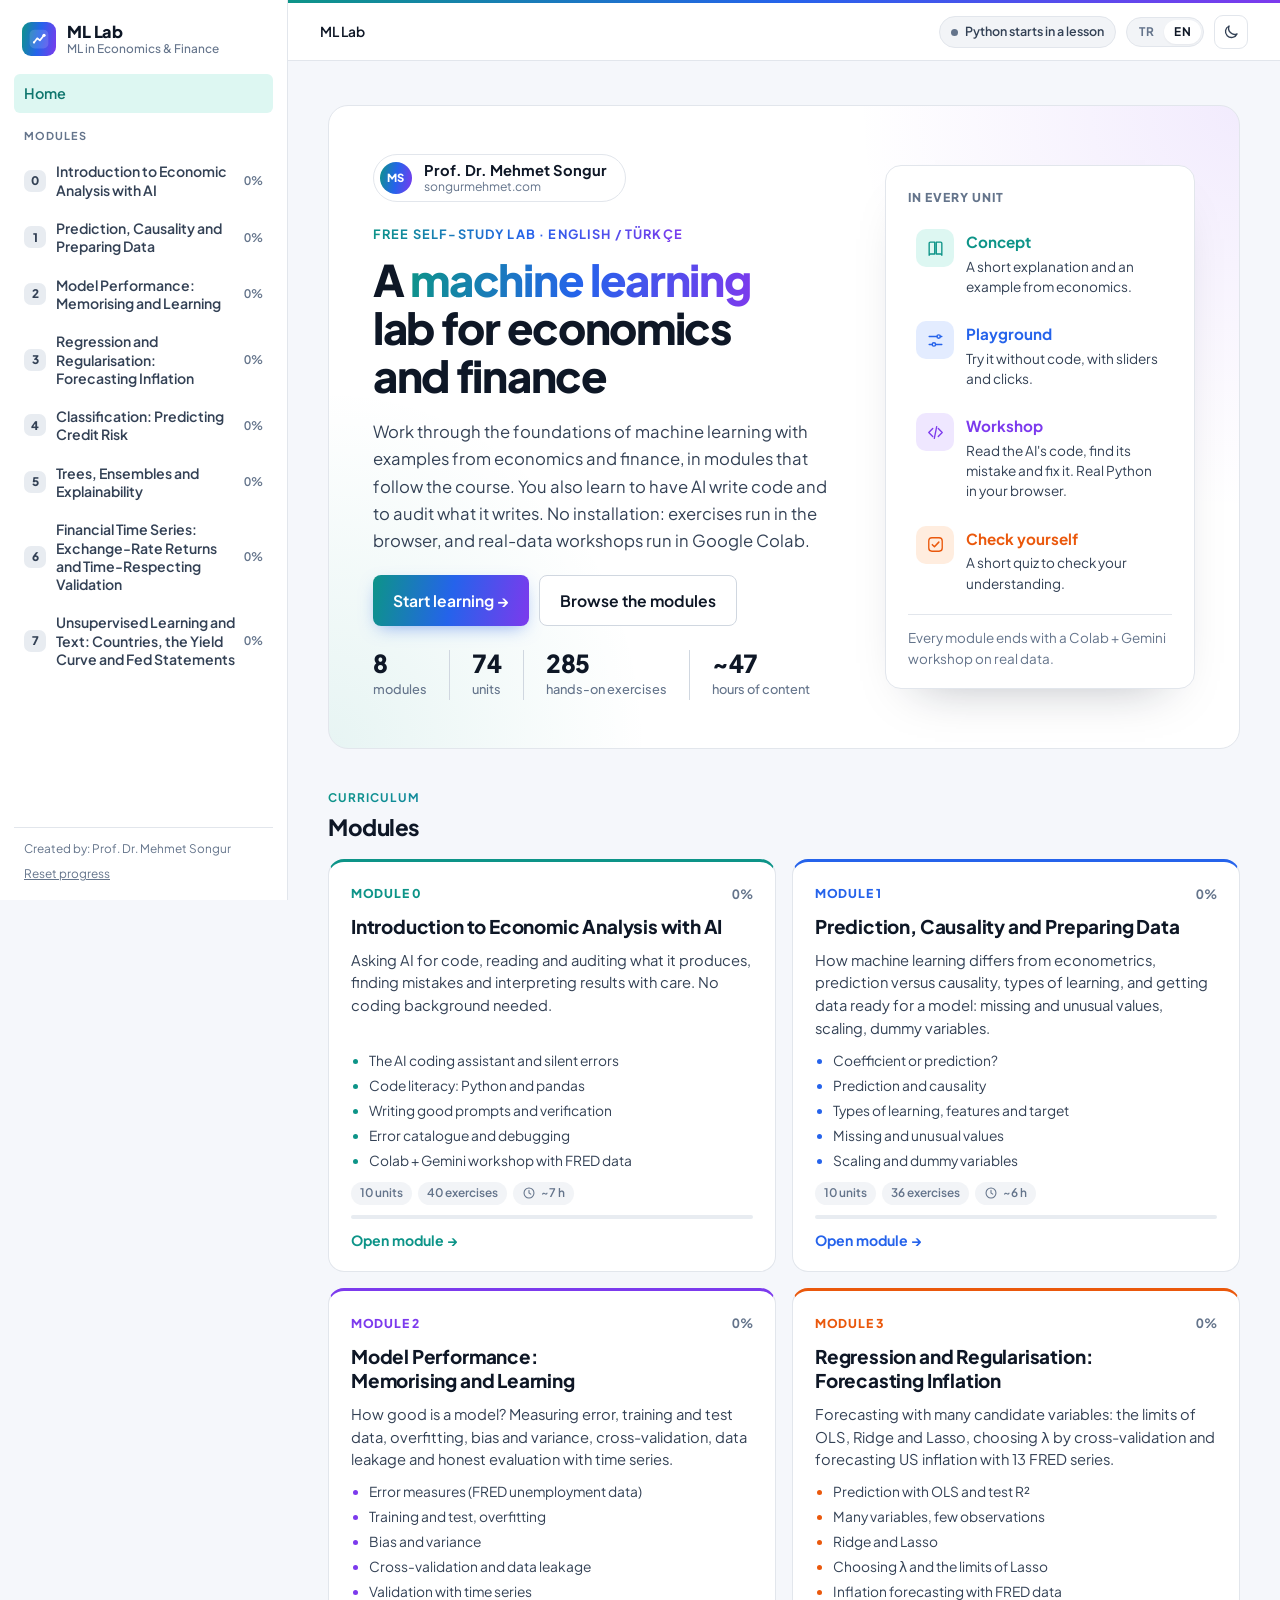
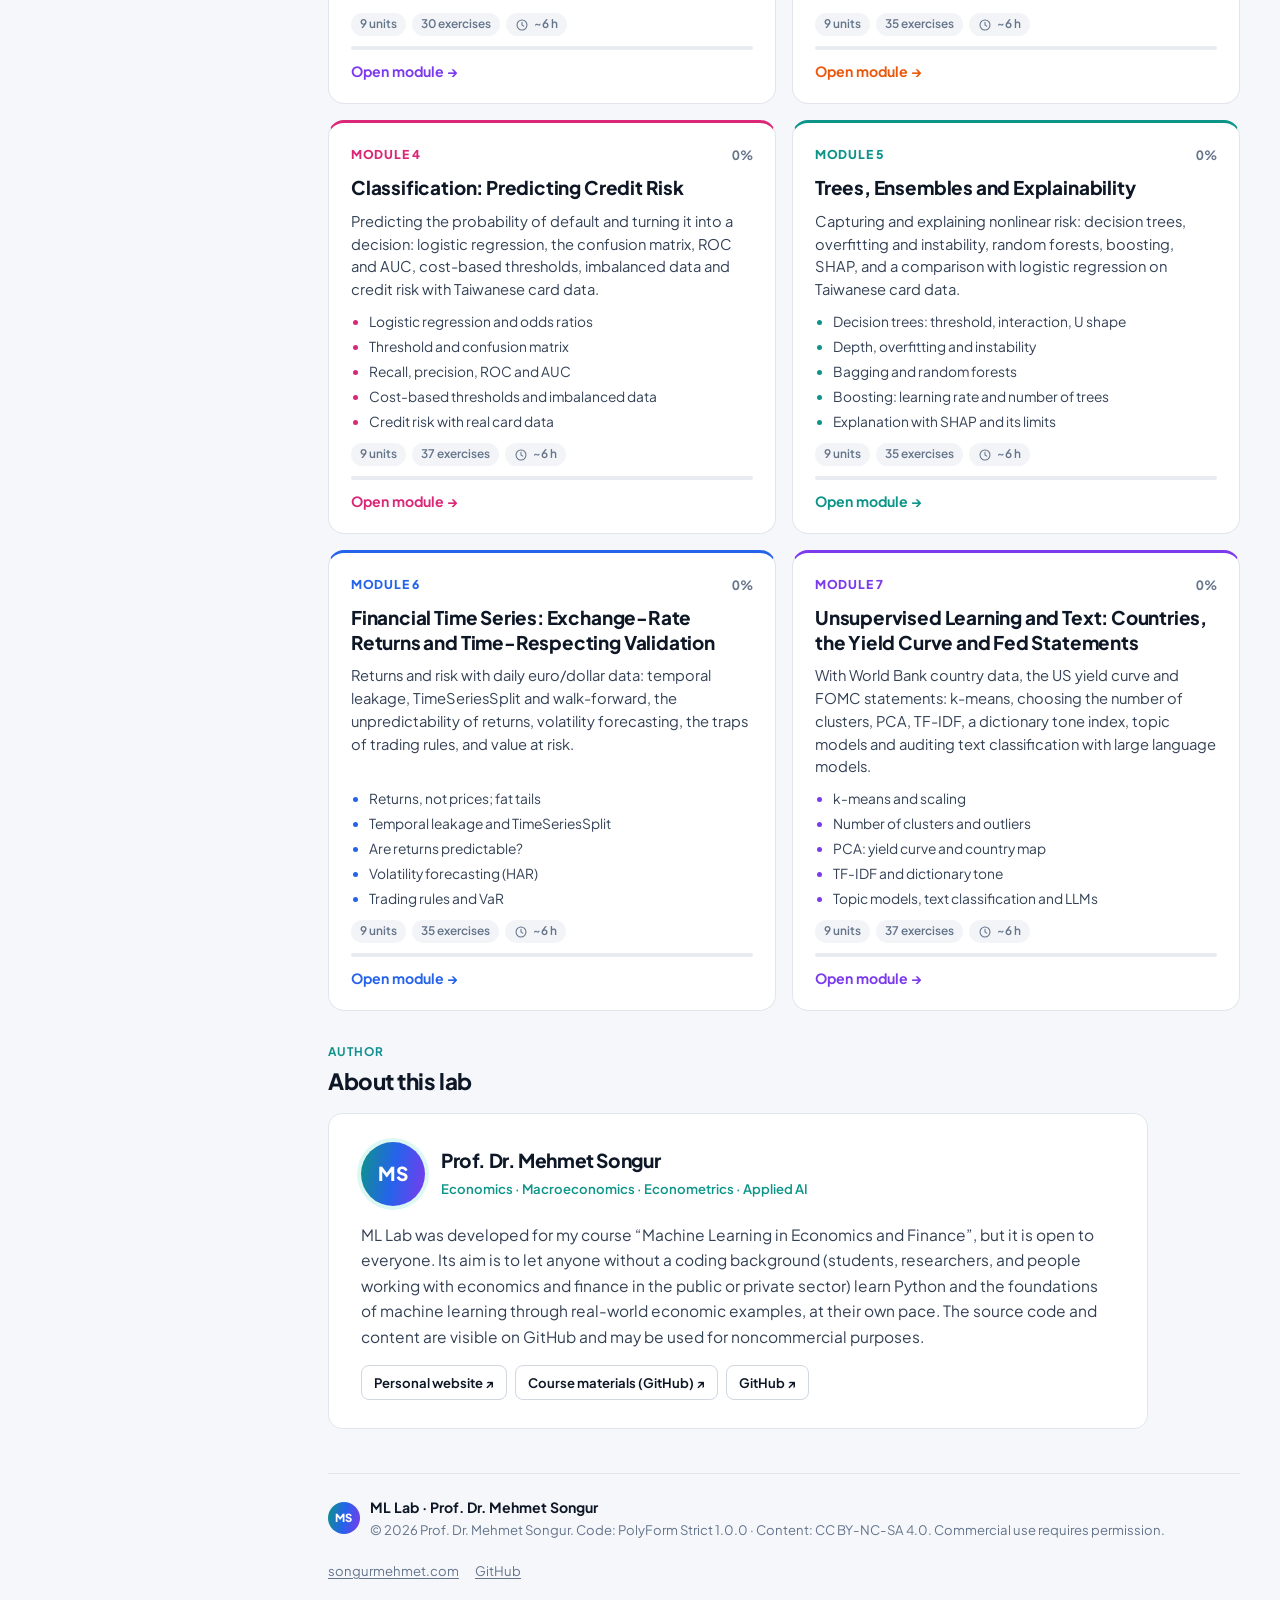
==== commit 8d86fd80: "Modül 0: ilk ünitede Python pratiği önerisi / Module 0: Python practice tip in the first unit Co-Aut" ====
--- a/index.html
+++ b/index.html
@@ -15,8 +15,8 @@
   <link rel="preconnect" href="https://fonts.googleapis.com">
   <link rel="preconnect" href="https://fonts.gstatic.com" crossorigin>
   <link rel="stylesheet" href="https://fonts.googleapis.com/css2?family=Plus+Jakarta+Sans:wght@400;500;600;700;800&family=Source+Serif+4:ital,wght@0,400;0,600;1,400&family=JetBrains+Mono:wght@400;500;700&display=swap">
-  <link rel="stylesheet" href="assets/vendor/codemirror.css?v=202611232320">
-  <link rel="stylesheet" href="assets/style.css?v=202611232320">
+  <link rel="stylesheet" href="assets/vendor/codemirror.css?v=202611192300">
+  <link rel="stylesheet" href="assets/style.css?v=202611191400">
 </head>
 <body>
   <div id="bootbar" aria-hidden="true"><span></span></div>
@@ -29,12 +29,12 @@
     </div>
   </div>
   <noscript>Bu sayfa JavaScript gerektirir. / This page requires JavaScript.</noscript>
-  <script src="assets/vendor/codemirror.js?v=202611232320"></script>
-  <script src="assets/vendor/python.js?v=202611232320"></script>
-  <script src="content/catalog.js?v=202611232320"></script>
-  <script src="assets/app.js?v=202611232320"></script>
-  <script src="assets/playgrounds.js?v=202611232320"></script>
-  <script src="assets/playgrounds-extra.js?v=202611232320"></script>
-  <script src="assets/auth.js?v=202611232320"></script>
+  <script src="assets/vendor/codemirror.js?v=202611192300"></script>
+  <script src="assets/vendor/python.js?v=202611192300"></script>
+  <script src="content/catalog.js?v=202611192300"></script>
+  <script src="assets/app.js?v=202611192300"></script>
+  <script src="assets/playgrounds.js?v=202611192300"></script>
+  <script src="assets/playgrounds-extra.js?v=202611192300"></script>
+  <script src="assets/auth.js?v=202611191410"></script>
 </body>
 </html>
--- a/assets/style.css
+++ b/assets/style.css
@@ -278,7 +278,6 @@
 .panel { display: flex; flex-direction: column; gap: 18px; animation: fadein 0.25s ease; }
 @keyframes fadein { from { opacity: 0; transform: translateY(4px); } to { opacity: 1; transform: none; } }
 .step-foot { display: flex; justify-content: space-between; gap: 10px; flex-wrap: wrap; padding-top: 4px; }
-.foot-fwd { display: flex; gap: 10px; flex-wrap: wrap; justify-content: flex-end; }
 
 /* Okuma metni */
 .prose { max-width: 70ch; }
@@ -580,11 +579,6 @@
 .ck-list li.ok .ck-mark { border-color: var(--good); background: var(--good); box-shadow: inset 0 0 0 3px var(--good-soft); }
 .ck-meta { display: flex; gap: 12px; align-items: center; margin-top: 4px; flex-wrap: wrap; }
 .ck-auto { font-size: 0.74rem; font-weight: 700; color: var(--good); }
-.ck-auto.miss { font-weight: 500; color: var(--muted); }
-.audit-steps { margin: 0 0 10px; padding: 8px 12px; border: 1px dashed var(--line, #ccc); border-radius: 8px; font-size: 0.86rem; }
-.audit-steps ul { margin: 4px 0 0; padding-left: 4px; list-style: none; }
-.audit-steps li { margin: 2px 0; color: var(--muted); }
-.audit-steps li.ok { color: var(--good); font-weight: 600; }
 .ck-self { display: inline-flex; gap: 5px; align-items: center; font-size: 0.74rem; color: var(--muted); }
 .prompt-strong { display: flex; flex-direction: column; gap: 10px; padding-top: 4px; }
 .prompt-strong .msg.user .bubble { background: var(--accent-soft); border-color: var(--accent-line); }
@@ -1297,44 +1291,3 @@
 .un-body strong { color: var(--ink); font-size: 0.98rem; }
 .un-body p { margin: 0; color: var(--ink-2); line-height: 1.55; font-size: 0.93rem; }
 .un-actions { display: flex; flex-wrap: wrap; gap: 8px; margin-top: 6px; }
-
-/* Modül kilidi / Module lock */
-.sb-mod.locked { opacity: .62; }
-.sb-mod.locked .sb-mod-n { background: var(--surface-3); color: var(--muted); }
-.sb-lock { display: grid; place-items: center; color: var(--muted); }
-.mod-card.locked { opacity: .78; }
-.mod-card.locked:hover { opacity: 1; }
-.mc-lock { display: inline-flex; align-items: center; gap: 4px; color: var(--muted); font-weight: 700; }
-.mod-card.locked .mc-go { color: var(--muted); }
-.locked-page .page-head { margin-bottom: 8px; }
-.lock-card { display: flex; gap: 18px; align-items: flex-start; padding: 24px 26px; border-radius: var(--r-lg); background: var(--surface); border: 1px solid var(--line); box-shadow: var(--sh-2); max-width: 760px; }
-.lock-ic { flex: none; width: 52px; height: 52px; border-radius: 14px; display: grid; place-items: center; color: #fff; background: var(--grad); }
-.lock-body { display: flex; flex-direction: column; gap: 10px; min-width: 0; flex: 1; }
-.lock-body h2 { margin: 0; font-size: 1.3rem; }
-.lock-body p { margin: 0; color: var(--ink-2); }
-.lock-prog { display: flex; flex-direction: column; gap: 6px; max-width: 420px; }
-.lock-prog small { color: var(--muted); font-weight: 600; }
-.lock-missing { display: flex; flex-wrap: wrap; gap: 6px; align-items: center; font-size: 0.88rem; color: var(--muted); }
-.lock-missing .chip { text-decoration: none; color: var(--accent-strong); }
-.lock-actions { margin-top: 4px; }
-.lock-note { font-size: 0.82rem; color: var(--muted) !important; }
-.lock-coming { margin-top: 26px; max-width: 760px; }
-.lock-coming h3 { font-size: 1rem; margin: 0 0 8px; }
-.acct-admin { font-size: 0.7rem; font-weight: 700; color: var(--accent-strong); background: var(--accent-soft); border-radius: 999px; padding: 2px 8px; align-self: flex-start; }
-.q-code { margin: 0 0 10px 34px; padding: 10px 14px; border-radius: 8px; background: var(--code-bg); color: var(--code-ink); font-family: var(--font-mono); font-size: 0.86rem; line-height: 1.5; overflow-x: auto; }
-.q-hint { color: var(--ink-2); font-size: 0.9rem; }
-.sb-extra-n { margin-left: 6px; font-weight: 600; color: var(--muted); letter-spacing: 0; text-transform: none; }
-
-.CodeMirror .cm-bugline { background: color-mix(in srgb, var(--warn, #e0a100) 18%, transparent); }
-
-/* IDEA destek satırı: altbilginin hemen altında */
-.foot-support { flex-basis: 100%; display: flex; align-items: center; gap: 14px; padding-top: 14px; border-top: 1px dashed var(--line); }
-.foot-support p { margin: 0; max-width: 60ch; line-height: 1.5; }
-.idea-logo { flex: none; line-height: 0; border-radius: 8px; }
-.idea-logo img { display: block; height: 56px; width: auto; }
-.idea-logo .idea-en { display: none; }
-html[lang="en"] .idea-logo .idea-tr { display: none; }
-html[lang="en"] .idea-logo .idea-en { display: block; }
-:root[data-theme="dark"] .idea-logo { background: #fff; padding: 2px 6px; }
-@media (prefers-color-scheme: dark) { :root:not([data-theme="light"]) .idea-logo { background: #fff; padding: 2px 6px; } }
-@media (max-width: 520px) { .foot-support { align-items: flex-start; } .idea-logo img { height: 48px; } }
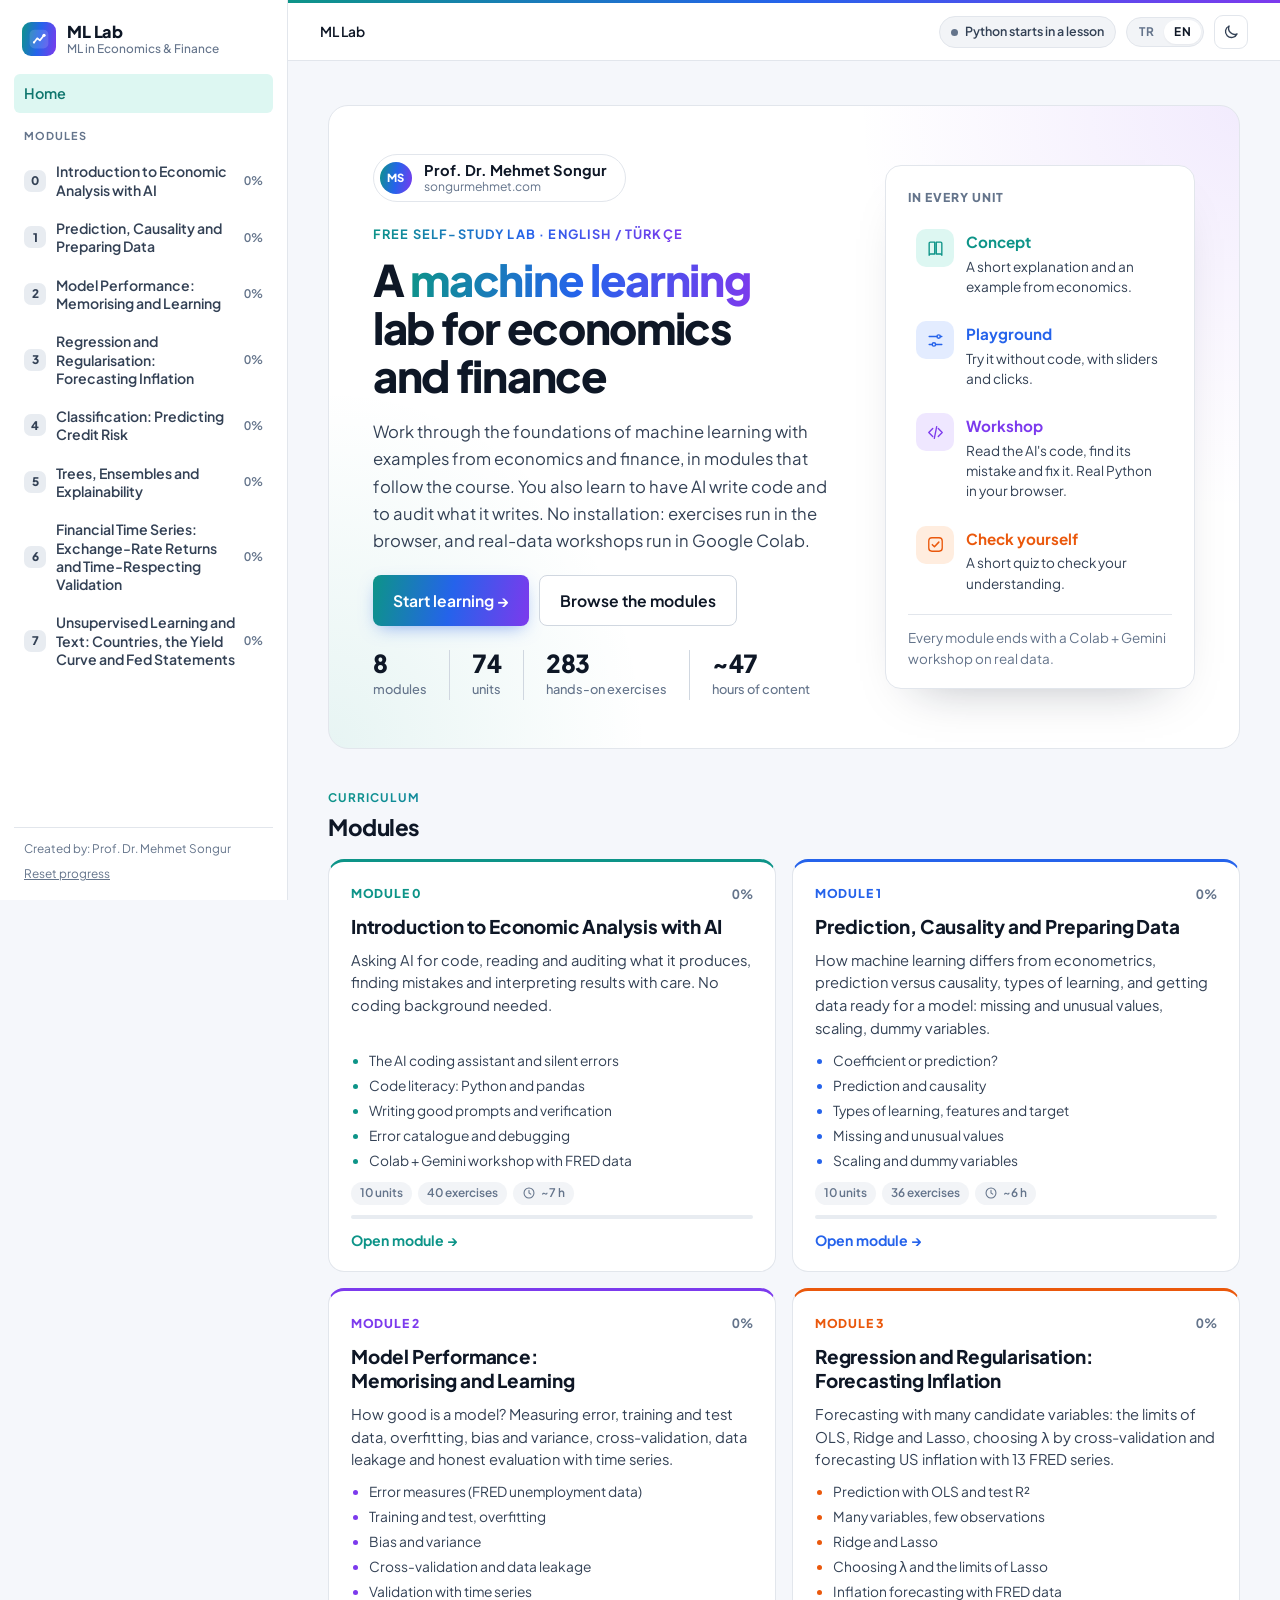
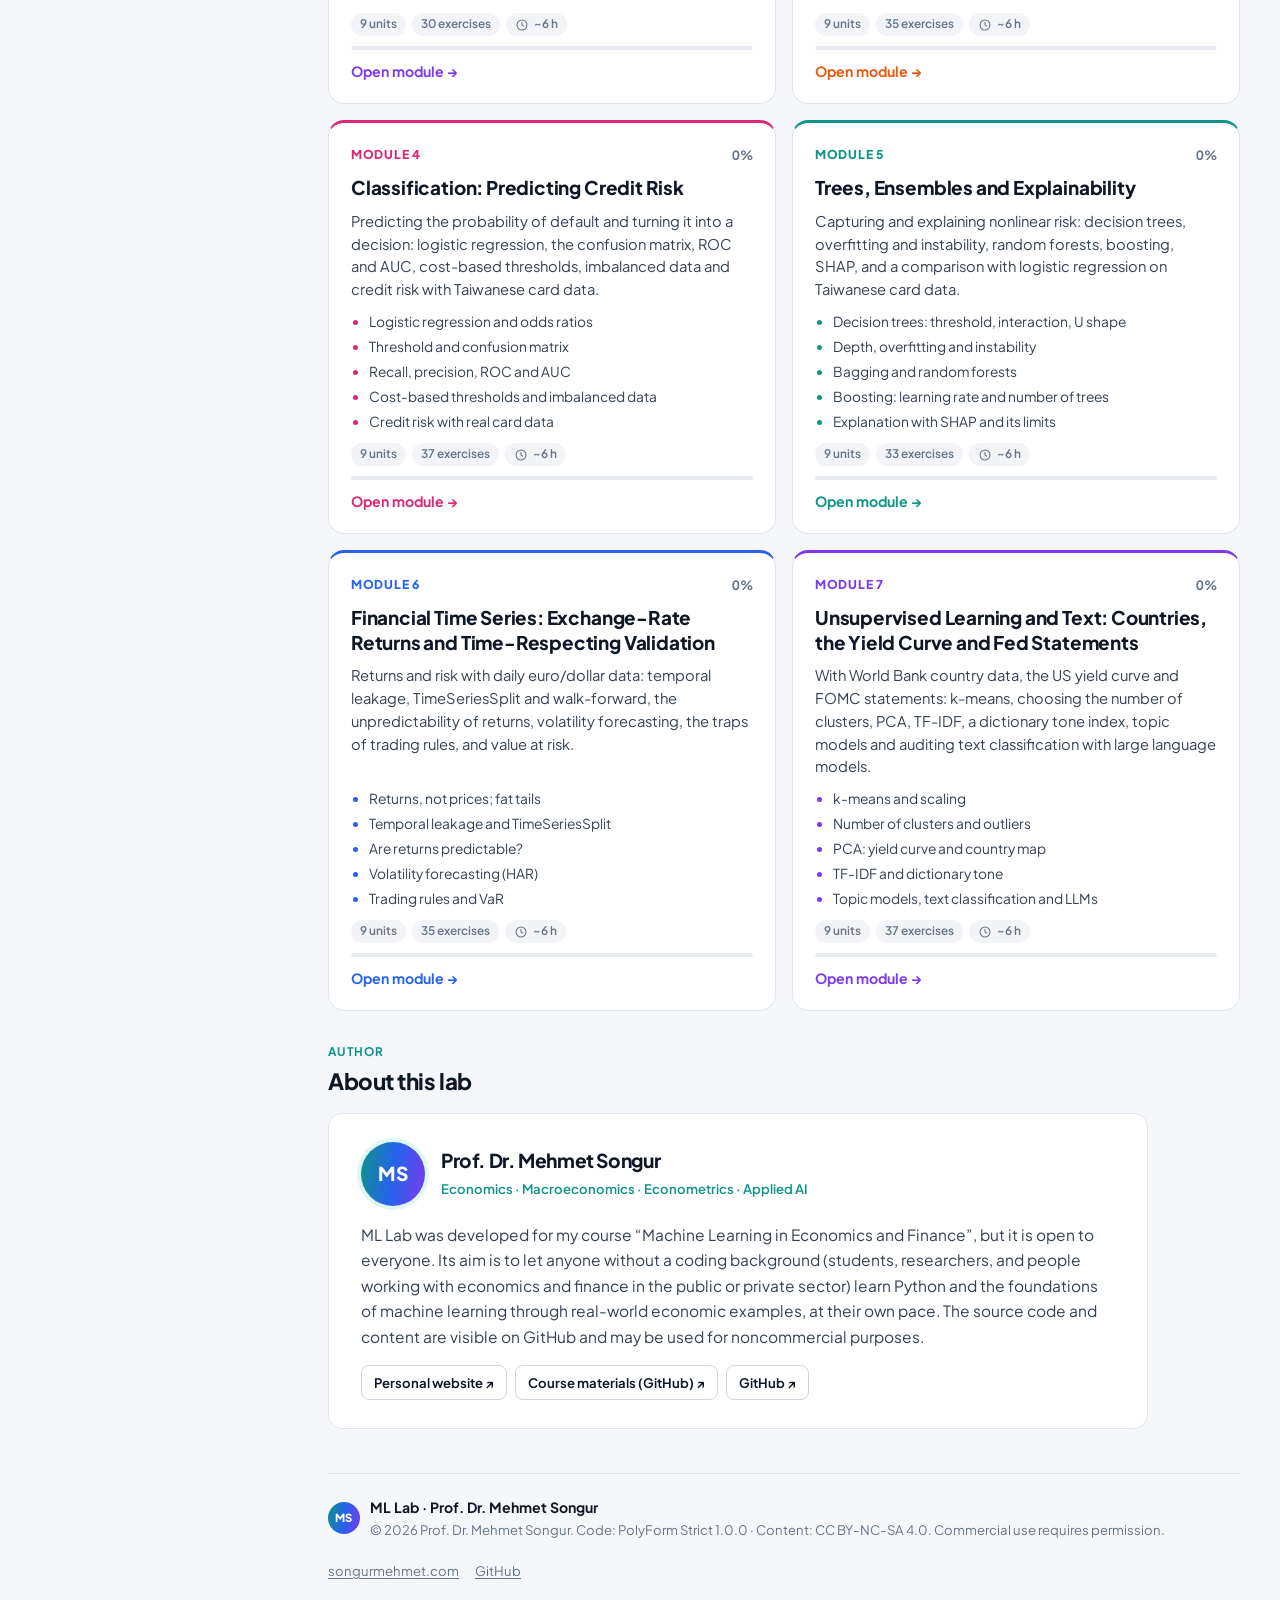
==== commit 433c1606: "Modül kilidi: modüller öğrenci hızına göre sırayla açılır / Module lock: modules open in order at th" ====
--- a/index.html
+++ b/index.html
@@ -15,7 +15,7 @@
   <link rel="preconnect" href="https://fonts.googleapis.com">
   <link rel="preconnect" href="https://fonts.gstatic.com" crossorigin>
   <link rel="stylesheet" href="https://fonts.googleapis.com/css2?family=Plus+Jakarta+Sans:wght@400;500;600;700;800&family=Source+Serif+4:ital,wght@0,400;0,600;1,400&family=JetBrains+Mono:wght@400;500;700&display=swap">
-  <link rel="stylesheet" href="assets/vendor/codemirror.css?v=202611192300">
+  <link rel="stylesheet" href="assets/vendor/codemirror.css?v=202611192330">
   <link rel="stylesheet" href="assets/style.css?v=202611191400">
 </head>
 <body>
@@ -29,12 +29,12 @@
     </div>
   </div>
   <noscript>Bu sayfa JavaScript gerektirir. / This page requires JavaScript.</noscript>
-  <script src="assets/vendor/codemirror.js?v=202611192300"></script>
-  <script src="assets/vendor/python.js?v=202611192300"></script>
-  <script src="content/catalog.js?v=202611192300"></script>
-  <script src="assets/app.js?v=202611192300"></script>
-  <script src="assets/playgrounds.js?v=202611192300"></script>
-  <script src="assets/playgrounds-extra.js?v=202611192300"></script>
-  <script src="assets/auth.js?v=202611191410"></script>
+  <script src="assets/vendor/codemirror.js?v=202611192330"></script>
+  <script src="assets/vendor/python.js?v=202611192330"></script>
+  <script src="content/catalog.js?v=202611192330"></script>
+  <script src="assets/app.js?v=202611192330"></script>
+  <script src="assets/playgrounds.js?v=202611192330"></script>
+  <script src="assets/playgrounds-extra.js?v=202611192330"></script>
+  <script src="assets/auth.js?v=202611192330"></script>
 </body>
 </html>
--- a/assets/style.css
+++ b/assets/style.css
@@ -1291,3 +1291,27 @@
 .un-body strong { color: var(--ink); font-size: 0.98rem; }
 .un-body p { margin: 0; color: var(--ink-2); line-height: 1.55; font-size: 0.93rem; }
 .un-actions { display: flex; flex-wrap: wrap; gap: 8px; margin-top: 6px; }
+
+/* Modül kilidi / Module lock */
+.sb-mod.locked { opacity: .62; }
+.sb-mod.locked .sb-mod-n { background: var(--surface-3); color: var(--muted); }
+.sb-lock { display: grid; place-items: center; color: var(--muted); }
+.mod-card.locked { opacity: .78; }
+.mod-card.locked:hover { opacity: 1; }
+.mc-lock { display: inline-flex; align-items: center; gap: 4px; color: var(--muted); font-weight: 700; }
+.mod-card.locked .mc-go { color: var(--muted); }
+.locked-page .page-head { margin-bottom: 8px; }
+.lock-card { display: flex; gap: 18px; align-items: flex-start; padding: 24px 26px; border-radius: var(--r-lg); background: var(--surface); border: 1px solid var(--line); box-shadow: var(--sh-2); max-width: 760px; }
+.lock-ic { flex: none; width: 52px; height: 52px; border-radius: 14px; display: grid; place-items: center; color: #fff; background: var(--grad); }
+.lock-body { display: flex; flex-direction: column; gap: 10px; min-width: 0; flex: 1; }
+.lock-body h2 { margin: 0; font-size: 1.3rem; }
+.lock-body p { margin: 0; color: var(--ink-2); }
+.lock-prog { display: flex; flex-direction: column; gap: 6px; max-width: 420px; }
+.lock-prog small { color: var(--muted); font-weight: 600; }
+.lock-missing { display: flex; flex-wrap: wrap; gap: 6px; align-items: center; font-size: 0.88rem; color: var(--muted); }
+.lock-missing .chip { text-decoration: none; color: var(--accent-strong); }
+.lock-actions { margin-top: 4px; }
+.lock-note { font-size: 0.82rem; color: var(--muted) !important; }
+.lock-coming { margin-top: 26px; max-width: 760px; }
+.lock-coming h3 { font-size: 1rem; margin: 0 0 8px; }
+.acct-admin { font-size: 0.7rem; font-weight: 700; color: var(--accent-strong); background: var(--accent-soft); border-radius: 999px; padding: 2px 8px; align-self: flex-start; }
